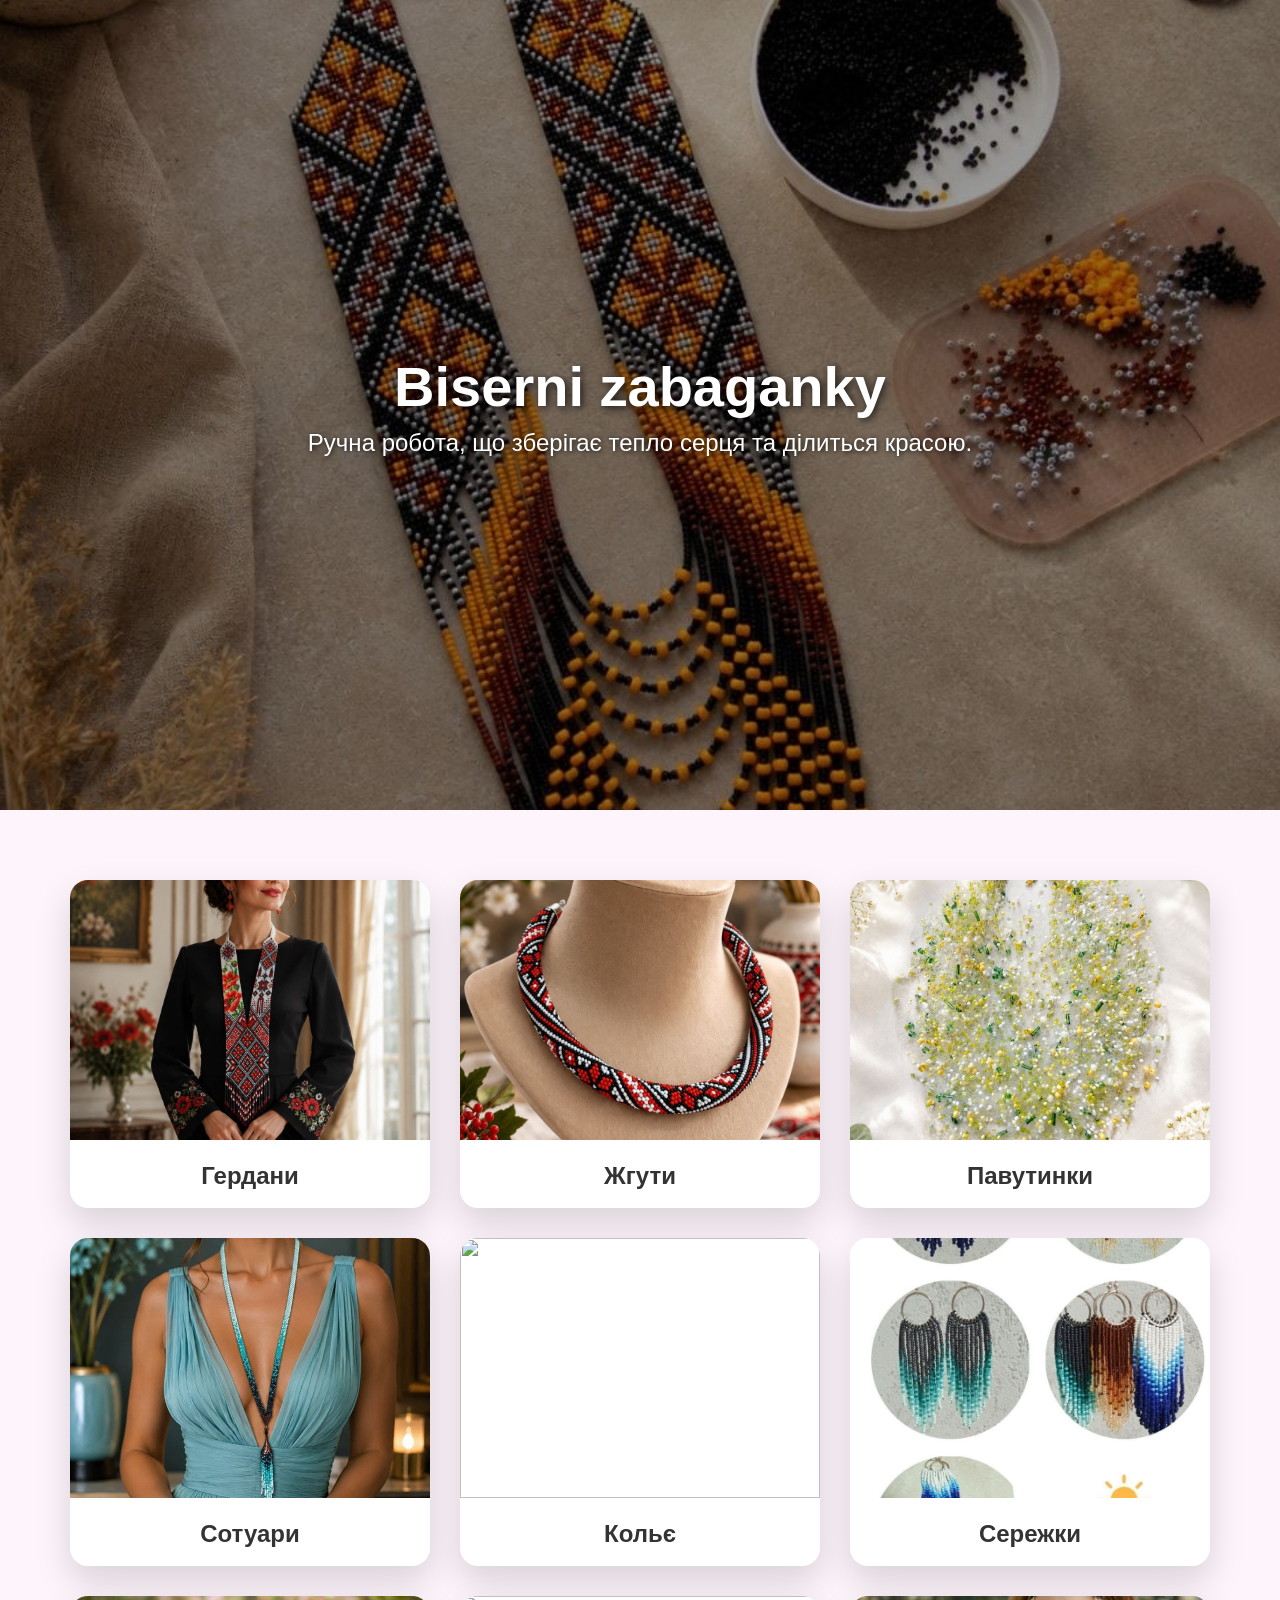
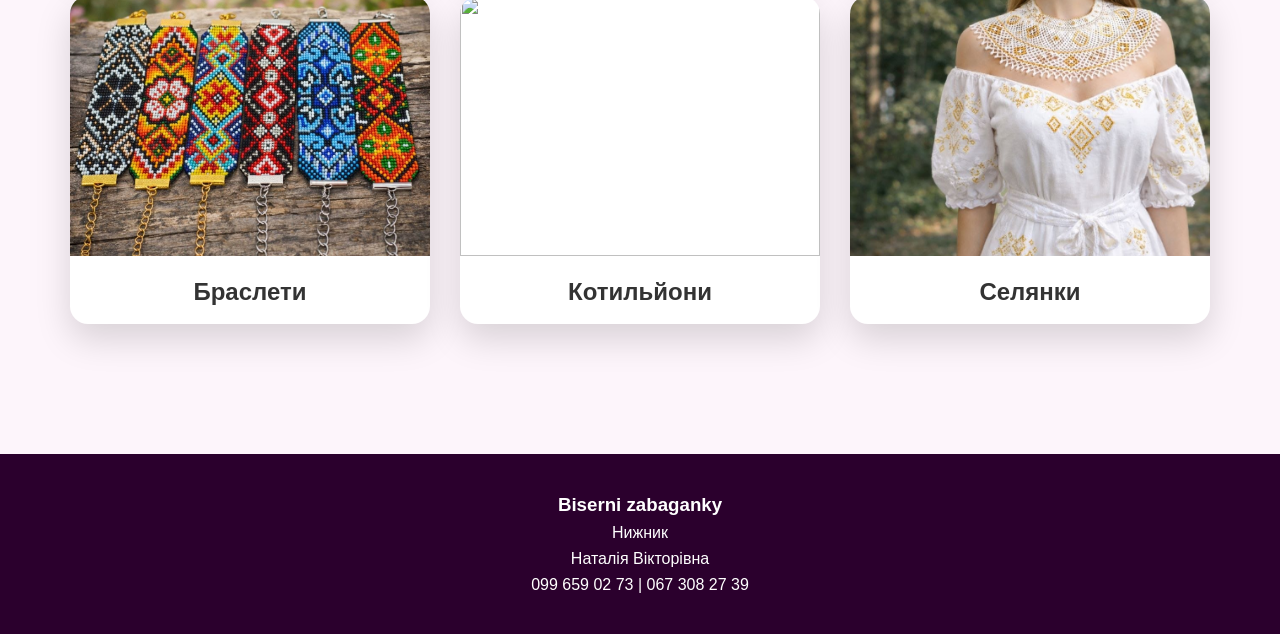
==== index.html @ 14217507 "Update hero section description in index.html" ====
<!DOCTYPE html>
<html lang="uk">
<head>
<meta charset="UTF-8">
<meta name="viewport" content="width=device-width, initial-scale=1.0">
<title>Nyzhnyk</title>

<link rel="stylesheet" href="style.css">
</head>

<body>

<!-- HERO -->
<div class="hero">
    <div class="heroText">
        <h1>Biserni zabaganky</h1>
        <p>Ручна робота, що зберігає тепло серця та ділиться красою.</p>
    </div>
</div>

<!-- GRID -->
<div class="grid">

    <a class="card" href="gallery.html?cat=gerdany">
        <img src="gerdany/1.jpg">
        <h2>Гердани</h2>
    </a>

    <a class="card" href="gallery.html?cat=zhguty">
        <img src="zhguty/1.jpg">
        <h2>Жгути</h2>
    </a>

    <a class="card" href="gallery.html?cat=pavutynky">
        <img src="pavutynky/1.jpg">
        <h2>Павутинки</h2>
    </a>

    <a class="card" href="gallery.html?cat=sotuary">
        <img src="sotuary/1.jpg">
        <h2>Сотуари</h2>
    </a>

    <a class="card" href="gallery.html?cat=kolye">
        <img src="kolye/1.jpg">
        <h2>Кольє</h2>
    </a>

    <a class="card" href="gallery.html?cat=serezhky">
        <img src="serezhky/1.jpg">
        <h2>Сережки</h2>
    </a>

    <a class="card" href="gallery.html?cat=braslety">
        <img src="braslety/1.jpg">
        <h2>Браслети</h2>
    </a>

    <a class="card" href="gallery.html?cat=kotelyony">
        <img src="kotelyony/1.jpg">
        <h2>Котильйони</h2>
    </a>

    <a class="card" href="gallery.html?cat=selyanky">
        <img src="selyanky/1.jpg">
        <h2>Селянки</h2>
    </a>

</div>

<footer>
    <h3>Biserni zabaganky</h3>
    <p>Нижник</p>
    <p>Наталія Вікторівна</p>
    <p>
        <a href="tel:+380996590273">099 659 02 73</a> | 
        <a href="tel:+380673082739">067 308 27 39</a>
    </p>
</footer>

</body>
</html>
---- style.css ----
*{
    margin:0;
    padding:0;
    box-sizing:border-box;
    font-family:Arial,sans-serif;
}

body{
    background:#fdf5fb;
    color:#333;
}

a{
    text-decoration:none;
    color:inherit;
}

/* HERO */

/* Налаштування великого банера */
.hero {
    /* Накладаємо напівпрозоре затемнення, щоб текст краще чиcontentтався, і додаємо фото */
    background-image: linear-gradient(rgba(0, 0, 0, 0.4), rgba(0, 0, 0, 0.4)), url('banner.jpg');
    
    /* Робимо так, щоб фото розтягувалося на весь банер без деформацій */
    background-size: cover;
    background-position: center;
    background-repeat: no-repeat;
    
    /* Задаємо висоту банера (наприклад, 50% від висоти екрану користувача) */
    min-height: 90vh; 
    
    /* Центруємо текст по вертикалі та горизонталі за допомогою Flexbox */
    display: flex;
    justify-content: center;
    align-items: center;
    
    /* Внутрішні відступи для мобільних екранів */
    padding: 20px;
    box-sizing: border-box;
}

/* Налаштування тексту поверх фото */
.heroText {
    text-align: center;
    color: #ffffff; /* Робимо весь текст білим */
}

.heroText h1 {
    font-size: 3.5rem; /* Збільшуємо розмір головного напису */
    margin: 0 0 10px 0;
    font-weight: bold;
    /* Додаємо м'яку тінь буквам, щоб вони не зливалися з деталями прикрас на фото */
    text-shadow: 2px 2px 8px rgba(0, 0, 0, 0.8); 
}

.heroText p {
    font-size: 1.5rem; /* Робимо підзаголовок трохи більшим */
    margin: 0;
    text-shadow: 1px 1px 5px rgba(0, 0, 0, 0.8);
}

/* GRID */

.grid{
    display:grid !important;
    grid-template-columns:repeat(3, 1fr) !important;
    gap:30px;
    max-width:1200px;
    margin:auto;
    padding:70px 30px;
}

.card{

    background:white;
    border-radius:18px;
    overflow:hidden;

    box-shadow:0 15px 35px rgba(0,0,0,.15);

    transition:.35s;
}

.card:hover{

    transform:translateY(-10px) scale(1.02);

}

.card img{

    width:100%;
    height:260px;
    object-fit:cover;
}

.card h2{

    text-align:center;
    padding:18px;
    font-size:24px;
}

/* footer */

footer{

    margin-top:60px;
    background:#2b002d;
    color:white;

    text-align:center;

    padding:40px;
}

footer p{

    margin-top:8px;
}

/* Gallery */

.topBar{

    background:#fff;
    padding:25px;

    display:flex;
    justify-content:space-between;
    align-items:center;

    box-shadow:0 4px 15px rgba(0,0,0,.08);
}

.back{

    background:#d56af5;
    color:white;
    padding:12px 22px;
    border-radius:8px;
}

.gallery{

    max-width:1500px;

    margin:auto;

    padding:35px;

    display:grid;

    grid-template-columns:repeat(auto-fit,minmax(250px,1fr));

    gap:20px;
}

.gallery img{

    width:100%;
    aspect-ratio:1/1;

    object-fit:cover;

    border-radius:15px;

    cursor:pointer;

    transition:.3s;
}

.gallery img:hover{

    transform:scale(1.03);
}

/* Lightbox */

.lightbox{

    position:fixed;

    inset:0;

    background:rgba(0,0,0,.95);

    display:none;

    justify-content:center;

    align-items:center;

    z-index:999;
}

.lightbox img{

    max-width:85%;
    max-height:88%;

    border-radius:15px;

    animation:zoom .3s;
}

@keyframes zoom{

from{

transform:scale(.8);

opacity:0;

}

to{

transform:scale(1);

opacity:1;

}

}

.close{

    position:absolute;

    top:20px;

    right:30px;

    color:white;

    font-size:45px;

    cursor:pointer;
}

.arrow{

    position:absolute;

    top:50%;

    transform:translateY(-50%);

    color:white;

    font-size:65px;

    cursor:pointer;

    user-select:none;
}

.left{

left:25px;

}

.right{

right:25px;
}

@media(max-width:700px){

.heroText h1{

font-size:48px;

}

.heroText p{

font-size:18px;

}

.arrow{

font-size:45px;

}

.gallery{

padding:15px;

}

}
@media(max-width:900px){
    .grid{
        grid-template-columns:repeat(2, 1fr);
    }
}

@media(max-width:600px){
    .grid{
        grid-template-columns:repeat(1, 1fr);
    }
}
.item{
    position:relative;
}

.priceTag{
    position:absolute;
    bottom:10px;
    right:10px;

    background:rgba(0,0,0,0.7);
    color:white;

    padding:6px 10px;
    border-radius:8px;

    font-size:14px;
}
/* 1. Створюємо саму анімацію (магію появи) */
@keyframes fadeInUp {
    from {
        opacity: 0; /* Текст повністю прозорий */
        transform: translateY(30px); /* Зміщений на 30 пікселів вниз */
    }
    to {
        opacity: 1; /* Текст стає видимим */
        transform: translateY(0); /* Повертається на своє звичне місце */
    }
}

/* Анімація для головного заголовка */
.heroText h1 {
    animation: fadeInUp 1s ease-out forwards;
}

/* Анімація для підзаголовка */
.heroText p {
    opacity: 0; /* Спочатку ховаємо, щоб не муляв око */
    /* Запускаємо ту саму анімацію, але з затримкою в 0.5 секунди */
    animation: fadeInUp 1s ease-out 0.5s forwards;
}
/* ЦЕ ПРАВИЛО СПРАЦЮЄ ТІЛЬКИ НА СМАРТФОНАХ */
@media screen and (max-width: 767px) {
    
    /* Перелаштовуємо сітку, щоб було рівно 2 блоки в ряд */
    .grid {
        display: grid;
        grid-template-columns: repeat(2, 1fr); /* 2 колонки однакової ширини */
        gap: 15px; /* Відступ між блоками (можна налаштувати більше/менше) */
        padding: 15px; /* Внутрішні відступи від країв екрану телефону */
    }

    /* Виправляємо розмір і пропорції карток */
    .card {
        display: flex;
        flex-direction: column;
        width: 100% !important; /* Насильно робимо на всю ширину своєї колонки */
        box-sizing: border-box;
    }

    /* Налаштовуємо фото, щоб воно більше не витягувалося вгору */
    .card img {
        width: 100%;
        height: auto; /* Фото зберігатиме свої правильні пропорції */
        aspect-ratio: 1 / 1; /* Робить фото квадратним, як на ПК. Якщо на ПК вони прямокутні, можна прибрати цей рядок */
        object-fit: cover; /* Щоб фото красиво заповнювало простір без деформацій */
    }

    /* Виправляємо текст, щоб він не обрізався */
    .card h2 {
        font-size: 1.1rem; /* Трохи зменшуємо розмір шрифту під мобільні екрани */
        word-wrap: break-word; /* Дозволяє переноInterсити довгі слова, якщо вони не поміщаються */
        text-align: center;
        padding: 5px;
        margin: 5px 0 0 0;
    }
}
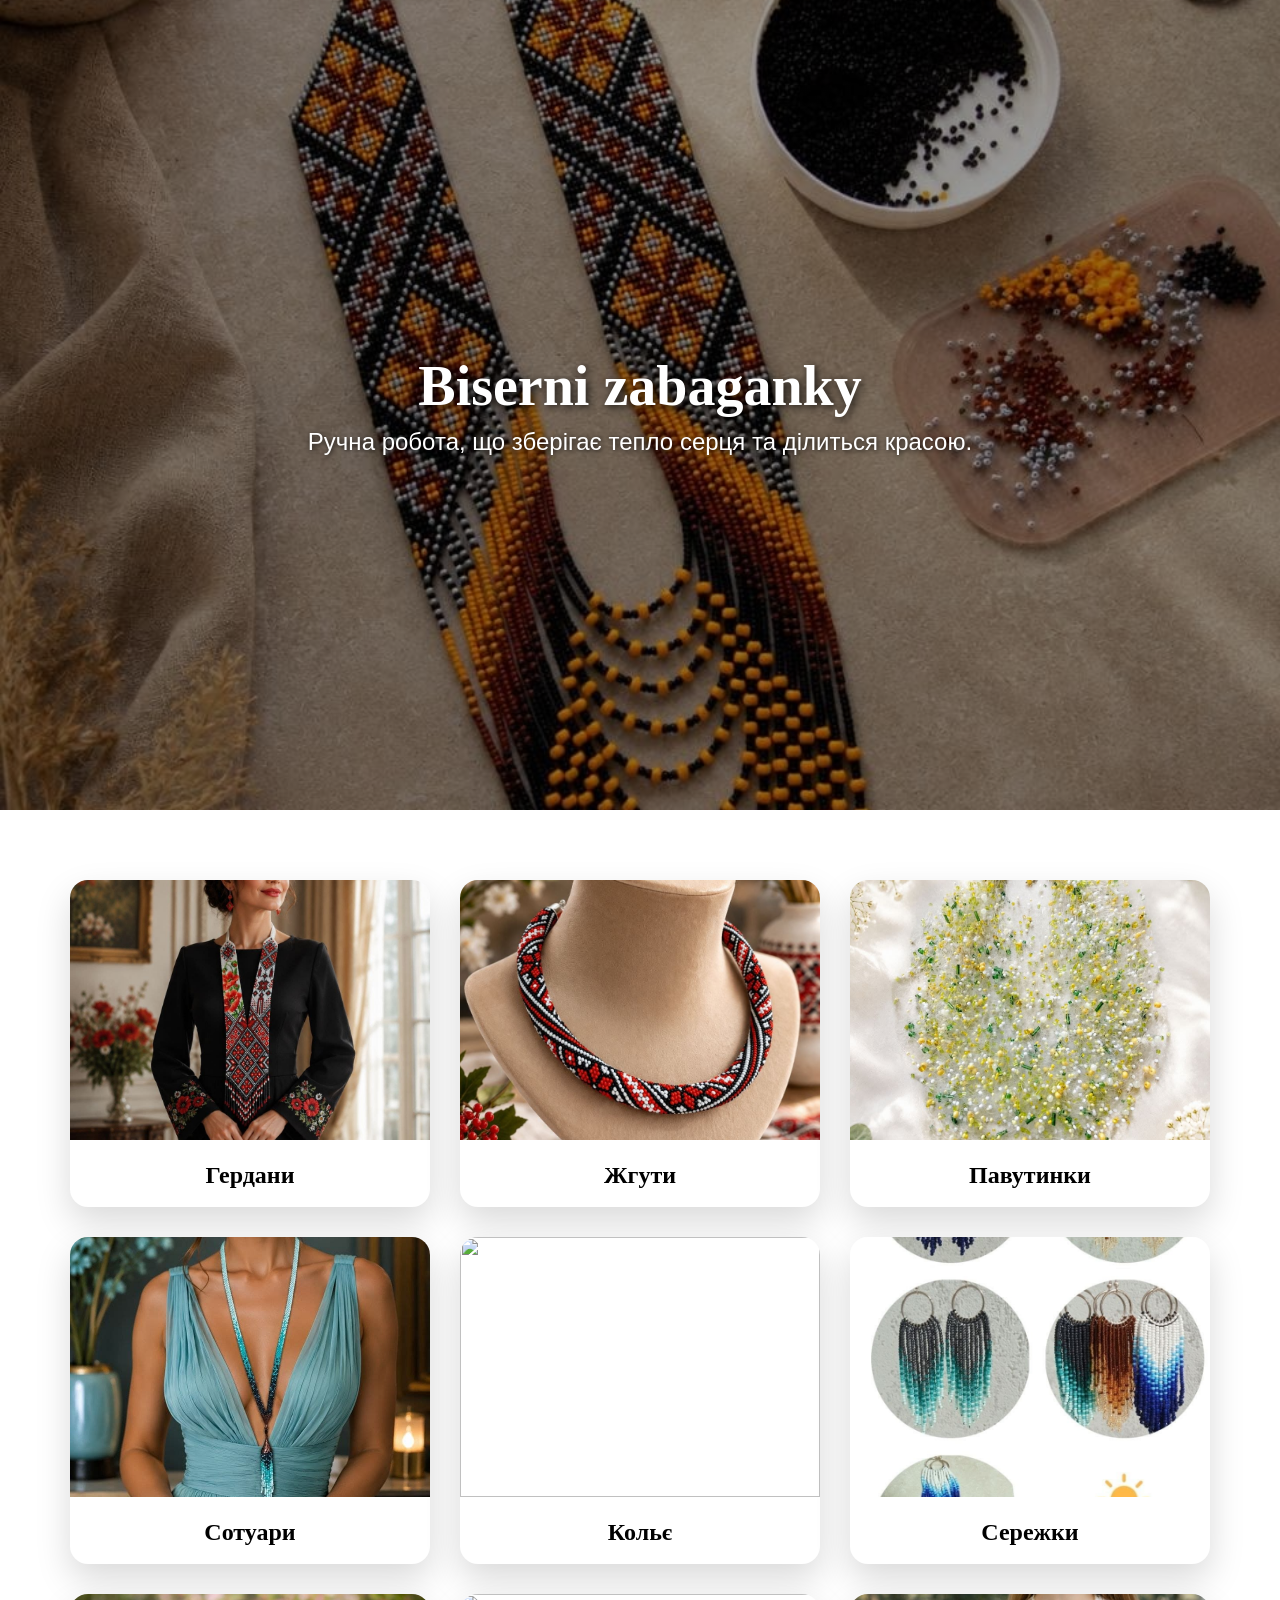
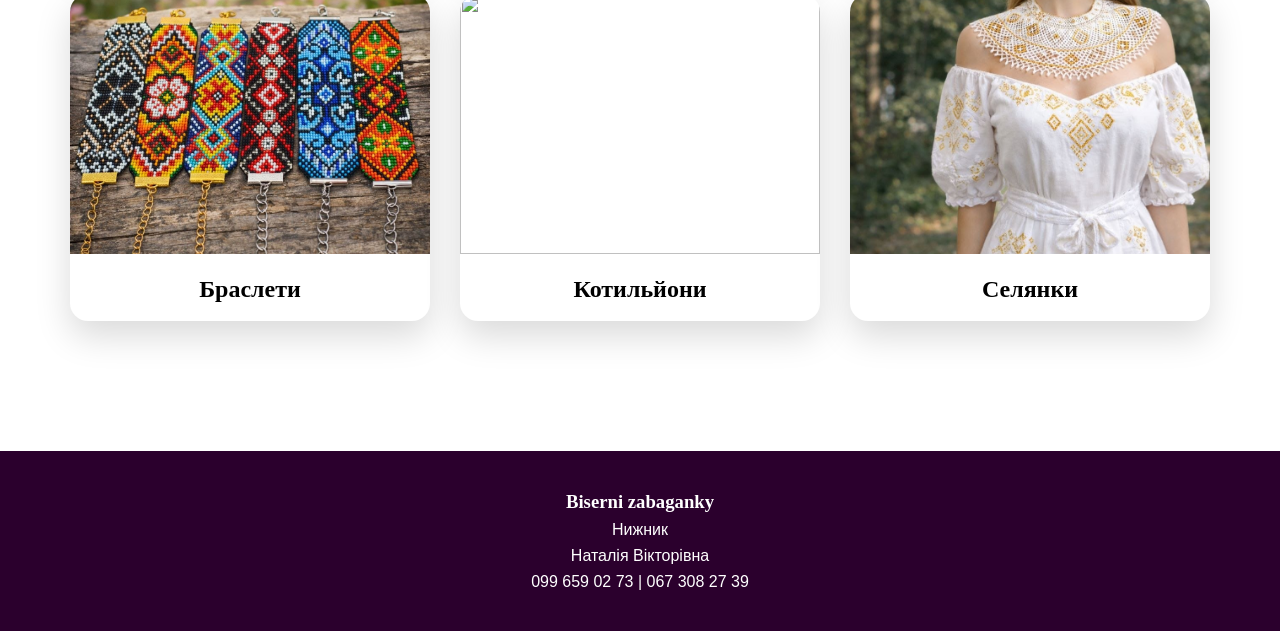
==== commit db198c02: "Change page title to 'Biserni zabaganky'" ====
--- a/index.html
+++ b/index.html
@@ -3,8 +3,14 @@
 <head>
 <meta charset="UTF-8">
 <meta name="viewport" content="width=device-width, initial-scale=1.0">
-<title>Nyzhnyk</title>
+<title>Biserni zabaganky</title>
 
+    <!-- Підключення шрифтів Google Fonts -->
+<link rel="preconnect" href="https://fonts.googleapis.com">
+<link rel="preconnect" href="https://fonts.gstatic.com" crossorigin>
+<link href="https://fonts.googleapis.com/css2?family=Montserrat:ital,wght@0,100..900;1,100..900&family=Playfair+Display:ital,wght@0,400..900;1,400..900&display=swap" rel="stylesheet">
+
+<!-- Ваші стилі (цей рядок у вас вже є, залишіть його нижче) -->
 <link rel="stylesheet" href="style.css">
 </head>
 
--- a/style.css
+++ b/style.css
@@ -5,9 +5,15 @@
     font-family:Arial,sans-serif;
 }
 
-body{
-    background:#fdf5fb;
-    color:#333;
+body {
+    /* Основний шрифт для всього сайту (карток, футера тощо) */
+    font-family: 'Montserrat', sans-serif;
+}
+
+/* Окремий красивий шрифт для головних заголовків */
+h1, h2, h3 {
+    font-family: 'Playfair Display', serif;
+    font-weight: 700; /* Робимо заголовки жирненькими */
 }
 
 a{
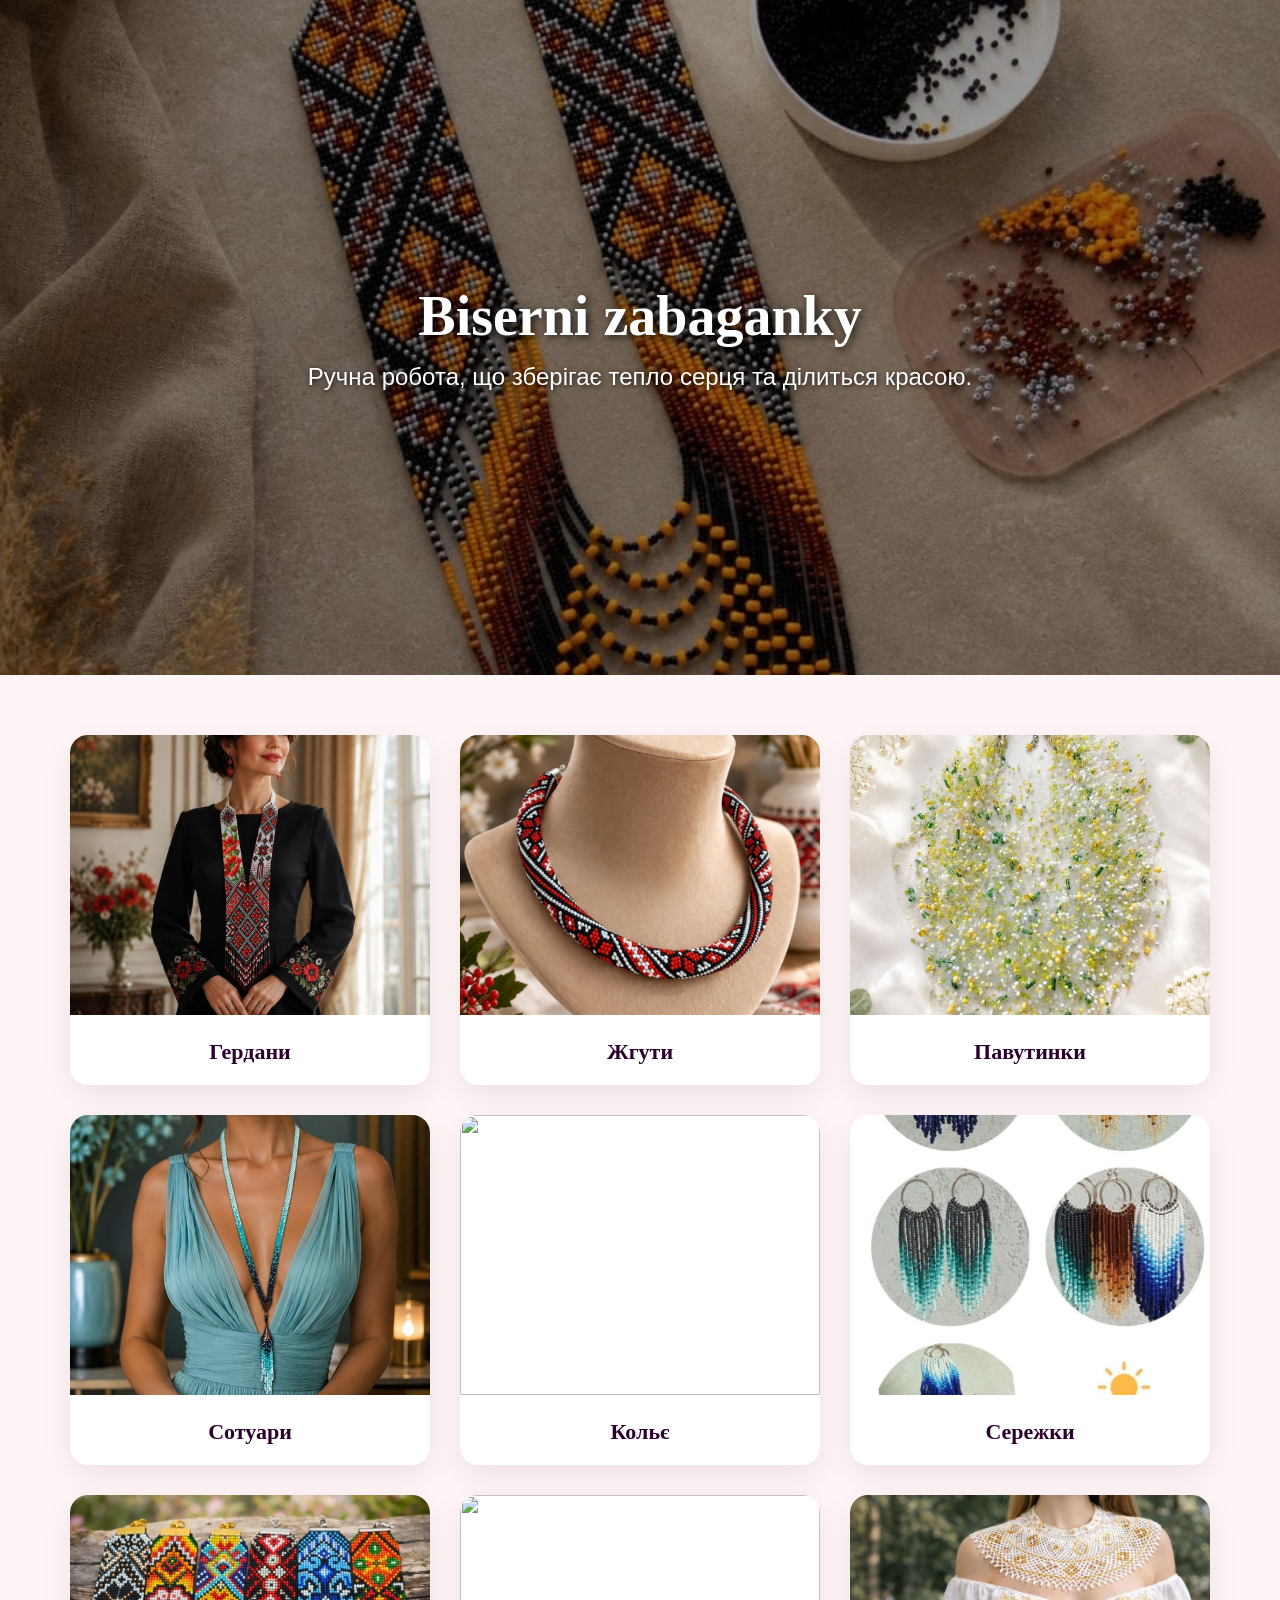
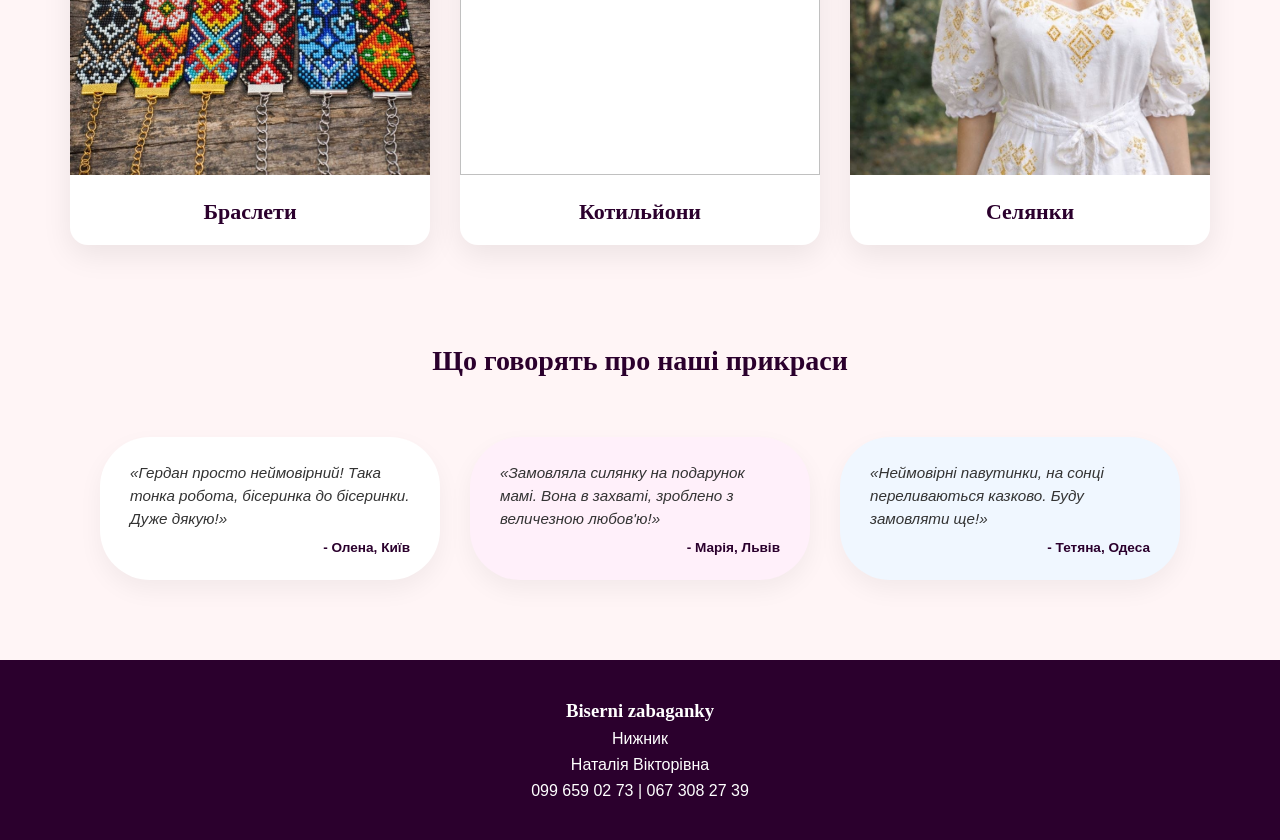
==== commit ec6b412c: "Add reviews section to index.html Added a reviews section with customer testimonials." ====
--- a/index.html
+++ b/index.html
@@ -73,7 +73,26 @@
     </a>
 
 </div>
-
+<div class="reviews-section">
+    <h2 class="reviews-title">Що говорять про наші прикраси</h2>
+    
+    <div class="reviews-container">
+        <div class="review-bubble bubble-1">
+            <p class="review-text">«Гердан просто неймовірний! Така тонка робота, бісеринка до бісеринки. Дуже дякую!»</p>
+            <span class="review-author">- Олена, Київ</span>
+        </div>
+        
+        <div class="review-bubble bubble-2">
+            <p class="review-text">«Замовляла силянку на подарунок мамі. Вона в захваті, зроблено з величезною любов'ю!»</p>
+            <span class="review-author">- Марія, Львів</span>
+        </div>
+        
+        <div class="review-bubble bubble-3">
+            <p class="review-text">«Неймовірні павутинки, на сонці переливаються казково. Буду замовляти ще!»</p>
+            <span class="review-author">- Тетяна, Одеса</span>
+        </div>
+    </div>
+</div>
 <footer>
     <h3>Biserni zabaganky</h3>
     <p>Нижник</p>
--- a/style.css
+++ b/style.css
@@ -1,390 +1,375 @@
-*{
-    margin:0;
-    padding:0;
-    box-sizing:border-box;
-    font-family:Arial,sans-serif;
+* {
+    margin: 0;
+    padding: 0;
+    box-sizing: border-box;
 }
 
 body {
-    /* Основний шрифт для всього сайту (карток, футера тощо) */
-    font-family: 'Montserrat', sans-serif;
+    /* Основний шрифт для всього сайту */
+    font-family: 'Montserrat', sans-serif !important;
+    background-color: #fff5f6; /* Ніжний пудровий фон */
 }
 
 /* Окремий красивий шрифт для головних заголовків */
 h1, h2, h3 {
-    font-family: 'Playfair Display', serif;
-    font-weight: 700; /* Робимо заголовки жирненькими */
-}
-
-a{
-    text-decoration:none;
-    color:inherit;
-}
-
-/* HERO */
-
-/* Налаштування великого банера */
+    font-family: 'Playfair Display', serif !important;
+    font-weight: 700;
+}
+
+a {
+    text-decoration: none;
+    color: inherit;
+}
+
+/* HERO - ВЕЛИКИЙ БАНЕР */
 .hero {
-    /* Накладаємо напівпрозоре затемнення, щоб текст краще чиcontentтався, і додаємо фото */
     background-image: linear-gradient(rgba(0, 0, 0, 0.4), rgba(0, 0, 0, 0.4)), url('banner.jpg');
-    
-    /* Робимо так, щоб фото розтягувалося на весь банер без деформацій */
     background-size: cover;
     background-position: center;
     background-repeat: no-repeat;
     
-    /* Задаємо висоту банера (наприклад, 50% від висоти екрану користувача) */
-    min-height: 90vh; 
+    min-height: 75vh;
     
-    /* Центруємо текст по вертикалі та горизонталі за допомогою Flexbox */
     display: flex;
     justify-content: center;
     align-items: center;
-    
-    /* Внутрішні відступи для мобільних екранів */
     padding: 20px;
-    box-sizing: border-box;
-}
-
-/* Налаштування тексту поверх фото */
+}
+
 .heroText {
     text-align: center;
-    color: #ffffff; /* Робимо весь текст білим */
+    color: #ffffff;
+}
+
+/* АНІМАЦІЇ ДЛЯ ТЕКСТУ В БАНЕРІ */
+@keyframes fadeInUp {
+    from {
+        opacity: 0;
+        transform: translateY(30px);
+    }
+    to {
+        opacity: 1;
+        transform: translateY(0);
+    }
 }
 
 .heroText h1 {
-    font-size: 3.5rem; /* Збільшуємо розмір головного напису */
-    margin: 0 0 10px 0;
-    font-weight: bold;
-    /* Додаємо м'яку тінь буквам, щоб вони не зливалися з деталями прикрас на фото */
+    font-size: 3.5rem;
+    margin: 0 0 15px 0;
     text-shadow: 2px 2px 8px rgba(0, 0, 0, 0.8); 
+    animation: fadeInUp 1s ease-out forwards;
 }
 
 .heroText p {
-    font-size: 1.5rem; /* Робимо підзаголовок трохи більшим */
+    font-size: 1.5rem;
     margin: 0;
     text-shadow: 1px 1px 5px rgba(0, 0, 0, 0.8);
-}
-
-/* GRID */
-
-.grid{
-    display:grid !important;
-    grid-template-columns:repeat(3, 1fr) !important;
-    gap:30px;
-    max-width:1200px;
-    margin:auto;
-    padding:70px 30px;
-}
-
-.card{
-
-    background:white;
-    border-radius:18px;
-    overflow:hidden;
-
-    box-shadow:0 15px 35px rgba(0,0,0,.15);
-
-    transition:.35s;
-}
-
-.card:hover{
-
-    transform:translateY(-10px) scale(1.02);
-
-}
-
-.card img{
-
-    width:100%;
-    height:260px;
-    object-fit:cover;
-}
-
-.card h2{
-
-    text-align:center;
-    padding:18px;
-    font-size:24px;
-}
-
-/* footer */
-
-footer{
-
-    margin-top:60px;
-    background:#2b002d;
-    color:white;
-
-    text-align:center;
-
-    padding:40px;
-}
-
-footer p{
-
-    margin-top:8px;
-}
-
-/* Gallery */
-
-.topBar{
-
-    background:#fff;
-    padding:25px;
-
-    display:flex;
-    justify-content:space-between;
-    align-items:center;
-
-    box-shadow:0 4px 15px rgba(0,0,0,.08);
-}
-
-.back{
-
-    background:#d56af5;
-    color:white;
-    padding:12px 22px;
-    border-radius:8px;
-}
-
-.gallery{
-
-    max-width:1500px;
-
-    margin:auto;
-
-    padding:35px;
-
-    display:grid;
-
-    grid-template-columns:repeat(auto-fit,minmax(250px,1fr));
-
-    gap:20px;
-}
-
-.gallery img{
-
-    width:100%;
-    aspect-ratio:1/1;
-
-    object-fit:cover;
-
-    border-radius:15px;
-
-    cursor:pointer;
-
-    transition:.3s;
-}
-
-.gallery img:hover{
-
-    transform:scale(1.03);
-}
-
-/* Lightbox */
-
-.lightbox{
-
-    position:fixed;
-
-    inset:0;
-
-    background:rgba(0,0,0,.95);
-
-    display:none;
-
-    justify-content:center;
-
-    align-items:center;
-
-    z-index:999;
-}
-
-.lightbox img{
-
-    max-width:85%;
-    max-height:88%;
-
-    border-radius:15px;
-
-    animation:zoom .3s;
-}
-
-@keyframes zoom{
-
-from{
-
-transform:scale(.8);
-
-opacity:0;
-
-}
-
-to{
-
-transform:scale(1);
-
-opacity:1;
-
-}
-
-}
-
-.close{
-
-    position:absolute;
-
-    top:20px;
-
-    right:30px;
-
-    color:white;
-
-    font-size:45px;
-
-    cursor:pointer;
-}
-
-.arrow{
-
-    position:absolute;
-
-    top:50%;
-
-    transform:translateY(-50%);
-
-    color:white;
-
-    font-size:65px;
-
-    cursor:pointer;
-
-    user-select:none;
-}
-
-.left{
-
-left:25px;
-
-}
-
-.right{
-
-right:25px;
-}
-
-@media(max-width:700px){
-
-.heroText h1{
-
-font-size:48px;
-
-}
-
-.heroText p{
-
-font-size:18px;
-
-}
-
-.arrow{
-
-font-size:45px;
-
-}
-
-.gallery{
-
-padding:15px;
-
-}
-
-}
-@media(max-width:900px){
-    .grid{
-        grid-template-columns:repeat(2, 1fr);
-    }
-}
-
-@media(max-width:600px){
-    .grid{
-        grid-template-columns:repeat(1, 1fr);
-    }
-}
-.item{
-    position:relative;
-}
-
-.priceTag{
-    position:absolute;
-    bottom:10px;
-    right:10px;
-
-    background:rgba(0,0,0,0.7);
-    color:white;
-
-    padding:6px 10px;
-    border-radius:8px;
-
-    font-size:14px;
-}
-/* 1. Створюємо саму анімацію (магію появи) */
-@keyframes fadeInUp {
-    from {
-        opacity: 0; /* Текст повністю прозорий */
-        transform: translateY(30px); /* Зміщений на 30 пікселів вниз */
-    }
-    to {
-        opacity: 1; /* Текст стає видимим */
-        transform: translateY(0); /* Повертається на своє звичне місце */
-    }
-}
-
-/* Анімація для головного заголовка */
-.heroText h1 {
-    animation: fadeInUp 1s ease-out forwards;
-}
-
-/* Анімація для підзаголовка */
-.heroText p {
-    opacity: 0; /* Спочатку ховаємо, щоб не муляв око */
-    /* Запускаємо ту саму анімацію, але з затримкою в 0.5 секунди */
+    opacity: 0;
     animation: fadeInUp 1s ease-out 0.5s forwards;
 }
-/* ЦЕ ПРАВИЛО СПРАЦЮЄ ТІЛЬКИ НА СМАРТФОНАХ */
+
+/* GRID - СІТКА КАРТОК ДЛЯ ПК */
+.grid {
+    display: grid;
+    grid-template-columns: repeat(3, 1fr);
+    gap: 30px;
+    max-width: 1200px;
+    margin: auto;
+    padding: 60px 30px;
+}
+
+.card {
+    background: white;
+    border-radius: 18px;
+    overflow: hidden;
+    box-shadow: 0 10px 30px rgba(0,0,0,0.08);
+    transition: .35s ease;
+}
+
+.card:hover {
+    transform: translateY(-8px);
+    box-shadow: 0 15px 35px rgba(0,0,0,0.15);
+}
+
+.card img {
+    width: 100%;
+    height: 280px;
+    object-fit: cover;
+}
+
+.card h2 {
+    text-align: center;
+    padding: 20px;
+    font-size: 22px;
+    color: #2b002d;
+}
+
+/* ФУТЕР І ПОСИЛАННЯ В НЬОМУ */
+footer {
+    margin-top: 60px;
+    background: #2b002d;
+    color: white;
+    text-align: center;
+    padding: 40px;
+}
+
+footer p {
+    margin-top: 8px;
+}
+
+footer p a {
+    color: inherit;
+    text-decoration: none;
+    transition: 0.2s;
+}
+
+footer p a:hover {
+    text-decoration: underline;
+    opacity: 0.9;
+}
+
+/* ГАЛЕРЕЯ ДЛЯ ОКРЕМЫХ КАТЕГОРІЙ */
+.topBar {
+    background: #fff;
+    padding: 25px;
+    display: flex;
+    justify-content: space-between;
+    align-items: center;
+    box-shadow: 0 4px 15px rgba(0,0,0,.08);
+}
+
+.back {
+    background: #d56af5;
+    color: white;
+    padding: 12px 22px;
+    border-radius: 8px;
+}
+
+.gallery {
+    max-width: 1500px;
+    margin: auto;
+    padding: 35px;
+    display: grid;
+    grid-template-columns: repeat(auto-fit, minmax(250px, 1fr));
+    gap: 20px;
+}
+
+.gallery img {
+    width: 100%;
+    aspect-ratio: 1/1;
+    object-fit: cover;
+    border-radius: 15px;
+    cursor: pointer;
+    transition: .3s;
+}
+
+.gallery img:hover {
+    transform: scale(1.03);
+}
+
+/* LIGHTBOX */
+.lightbox {
+    position: fixed;
+    inset: 0;
+    background: rgba(0,0,0,.95);
+    display: none;
+    justify-content: center;
+    align-items: center;
+    z-index: 999;
+}
+
+.lightbox img {
+    max-width: 85%;
+    max-height: 88%;
+    border-radius: 15px;
+    animation: zoom .3s;
+}
+
+@keyframes zoom {
+    from { transform: scale(.8); opacity: 0; }
+    to { transform: scale(1); opacity: 1; }
+}
+
+.close {
+    position: absolute;
+    top: 20px;
+    right: 30px;
+    color: white;
+    font-size: 45px;
+    cursor: pointer;
+}
+
+.arrow {
+    position: absolute;
+    top: 50%;
+    transform: translateY(-50%);
+    color: white;
+    font-size: 65px;
+    cursor: pointer;
+    user-select: none;
+}
+
+.left { left: 25px; }
+.right { right: 25px; }
+
+.item { position: relative; }
+
+.priceTag {
+    position: absolute;
+    bottom: 10px;
+    right: 10px;
+    background: rgba(0,0,0,0.7);
+    color: white;
+    padding: 6px 10px;
+    border-radius: 8px;
+    font-size: 14px;
+}
+
+/* 📱 АДАПТИВНІСТЬ ДЛЯ СМАРТФОНІВ (ЗАЛИШАЄМО 3 В РЯД, АЛЕ ВИПРАВЛЯЄМО ПРОПОРЦІЇ) */
 @media screen and (max-width: 767px) {
-    
-    /* Перелаштовуємо сітку, щоб було рівно 2 блоки в ряд */
+    .hero {
+        min-height: 60vh;
+    }
+
+    .heroText h1 {
+        font-size: 2.3rem; /* Шрифт заголовка під мобільні */
+    }
+
+    .heroText p {
+        font-size: 1.1rem;
+    }
+
+    /* Залишаємо строго 3 блоки в ряд */
     .grid {
-        display: grid;
-        grid-template-columns: repeat(2, 1fr); /* 2 колонки однакової ширини */
-        gap: 15px; /* Відступ між блоками (можна налаштувати більше/менше) */
-        padding: 15px; /* Внутрішні відступи від країв екрану телефону */
-    }
-
-    /* Виправляємо розмір і пропорції карток */
+        grid-template-columns: repeat(3, 1fr) !important; 
+        gap: 8px; /* Зменшуємо відступи між плашками, щоб виграти місце */
+        padding: 20px 8px; /* Менші відступи по боках екрану */
+    }
+
     .card {
-        display: flex;
-        flex-direction: column;
-        width: 100% !important; /* Насильно робимо на всю ширину своєї колонки */
-        box-sizing: border-box;
-    }
-
-    /* Налаштовуємо фото, щоб воно більше не витягувалося вгору */
+        border-radius: 10px; /* Акуратні маленькі заокруглення */
+    }
+
     .card img {
-        width: 100%;
-        height: auto; /* Фото зберігатиме свої правильні пропорції */
-        aspect-ratio: 1 / 1; /* Робить фото квадратним, як на ПК. Якщо на ПК вони прямокутні, можна прибрати цей рядок */
-        object-fit: cover; /* Щоб фото красиво заповнювало простір без деформацій */
-    }
-
-    /* Виправляємо текст, щоб він не обрізався */
+        height: auto;
+        aspect-ratio: 1 / 1; /* Робимо картинки ідеальними квадратами, щоб вони не витягувалися */
+    }
+
     .card h2 {
-        font-size: 1.1rem; /* Трохи зменшуємо розмір шрифту під мобільні екрани */
-        word-wrap: break-word; /* Дозволяє переноInterсити довгі слова, якщо вони не поміщаються */
-        text-align: center;
-        padding: 5px;
-        margin: 5px 0 0 0;
-    }
-}
+        font-size: 0.85rem; /* Зменшуємо розмір літер, щоб навіть довгі слова на кшталт "Котильйони" не обрізалися */
+        padding: 8px 3px;
+    }
+
+    .arrow {
+        font-size: 45px;
+    }
+
+    .gallery {
+        padding: 15px;
+    }
+}
+/* СТИЛІ ДЛЯ СЕКЦІЇ ВІДГУКІВ */
+.reviews-section {
+    max-width: 1200px;
+    margin: 40px auto 20px auto;
+    padding: 0 30px;
+    text-align: center;
+}
+
+.reviews-title {
+    color: #2b002d;
+    font-size: 28px;
+    margin-bottom: 40px;
+}
+
+/* Контейнер, де плавають відгуки */
+.reviews-container {
+    display: flex;
+    flex-wrap: wrap;
+    justify-content: center;
+    gap: 30px;
+    padding: 20px 0;
+}
+
+/* ЗАГАЛЬНІ СТИЛІ ДЛЯ ХМАРИНОК (ОВАЛІВ) */
+.review-bubble {
+    max-width: 340px;
+    padding: 25px 30px;
+    border-radius: 50px; /* Створює овальну форму хмаринки */
+    box-shadow: 0 10px 25px rgba(0, 0, 0, 0.05);
+    text-align: left;
+    display: flex;
+    flex-direction: column;
+    justify-content: space-between;
+    transition: transform 0.3s ease, box-shadow 0.3s ease;
+    cursor: pointer;
+}
+
+.review-text {
+    font-size: 0.95rem;
+    line-height: 1.5;
+    color: #333333;
+    font-style: italic;
+    margin-bottom: 10px;
+}
+
+.review-author {
+    font-size: 0.85rem;
+    font-weight: bold;
+    color: #2b002d;
+    align-self: flex-end;
+}
+
+/* РІЗНІ КОЛЬОРИ ДЛЯ КОЖНОЇ ХМАРИНКИ (щоб виділялися на рожевому фоні) */
+.bubble-1 {
+    background-color: #ffffff; /* Чистий білий */
+}
+
+.bubble-2 {
+    background-color: #fff0fa; /* Ніжно-бузковий */
+}
+
+.bubble-3 {
+    background-color: #f0f7ff; /* М'ятно-блакитний */
+}
+
+/* ─── МАГІЯ ПЛАВАННЯ (АНІМАЦІЯ) ─── */
+
+/* Налаштовуємо траєкторію плавання для кожної хмаринки окремо, щоб вони рухалися несинхронно */
+@keyframes floatX {
+    0% { transform: translateY(0px) rotate(0deg); }
+    50% { transform: translateY(-10px) rotate(1deg); } /* Амплітуда всього 10 пікселів */
+    100% { transform: translateY(0px) rotate(0deg); }
+}
+
+@keyframes floatY {
+    0% { transform: translateY(0px) rotate(0deg); }
+    50% { transform: translateY(-12px) rotate(-1deg); }
+    100% { transform: translateY(0px) rotate(0deg); }
+}
+
+/* Запускаємо анімації з різною тривалістю для природного ефекту */
+.bubble-1 { animation: floatX 5s ease-in-out infinite; }
+.bubble-2 { animation: floatY 6s ease-in-out infinite; }
+.bubble-3 { animation: floatX 5.5s ease-in-out infinite; }
+
+/* ─── ЗУПИНКА РУХУ ПРИ НАВЕДЕННІ ТА ДОТИКУ ─── */
+.review-bubble:hover,
+.review-bubble:active {
+    animation-play-state: paused; /* Повністю зупиняє анімацію руху */
+    transform: scale(1.03) translateY(-5px); /* Трохи збільшує овал, роблячи акцент на читанні */
+    box-shadow: 0 15px 30px rgba(0, 0, 0, 0.1); /* Тінь стає глибшою */
+}
+
+/* АДАПТИВНІСТЬ ДЛЯ МОБІЛЬНИХ */
+@media screen and (max-width: 767px) {
+    .reviews-title {
+        font-size: 22px;
+        margin-bottom: 20px;
+    }
+    .review-bubble {
+        max-width: 90%; /* На смартфонах овали стають ширшими для зручності читання */
+        border-radius: 35px;
+        padding: 20px;
+    }
+}
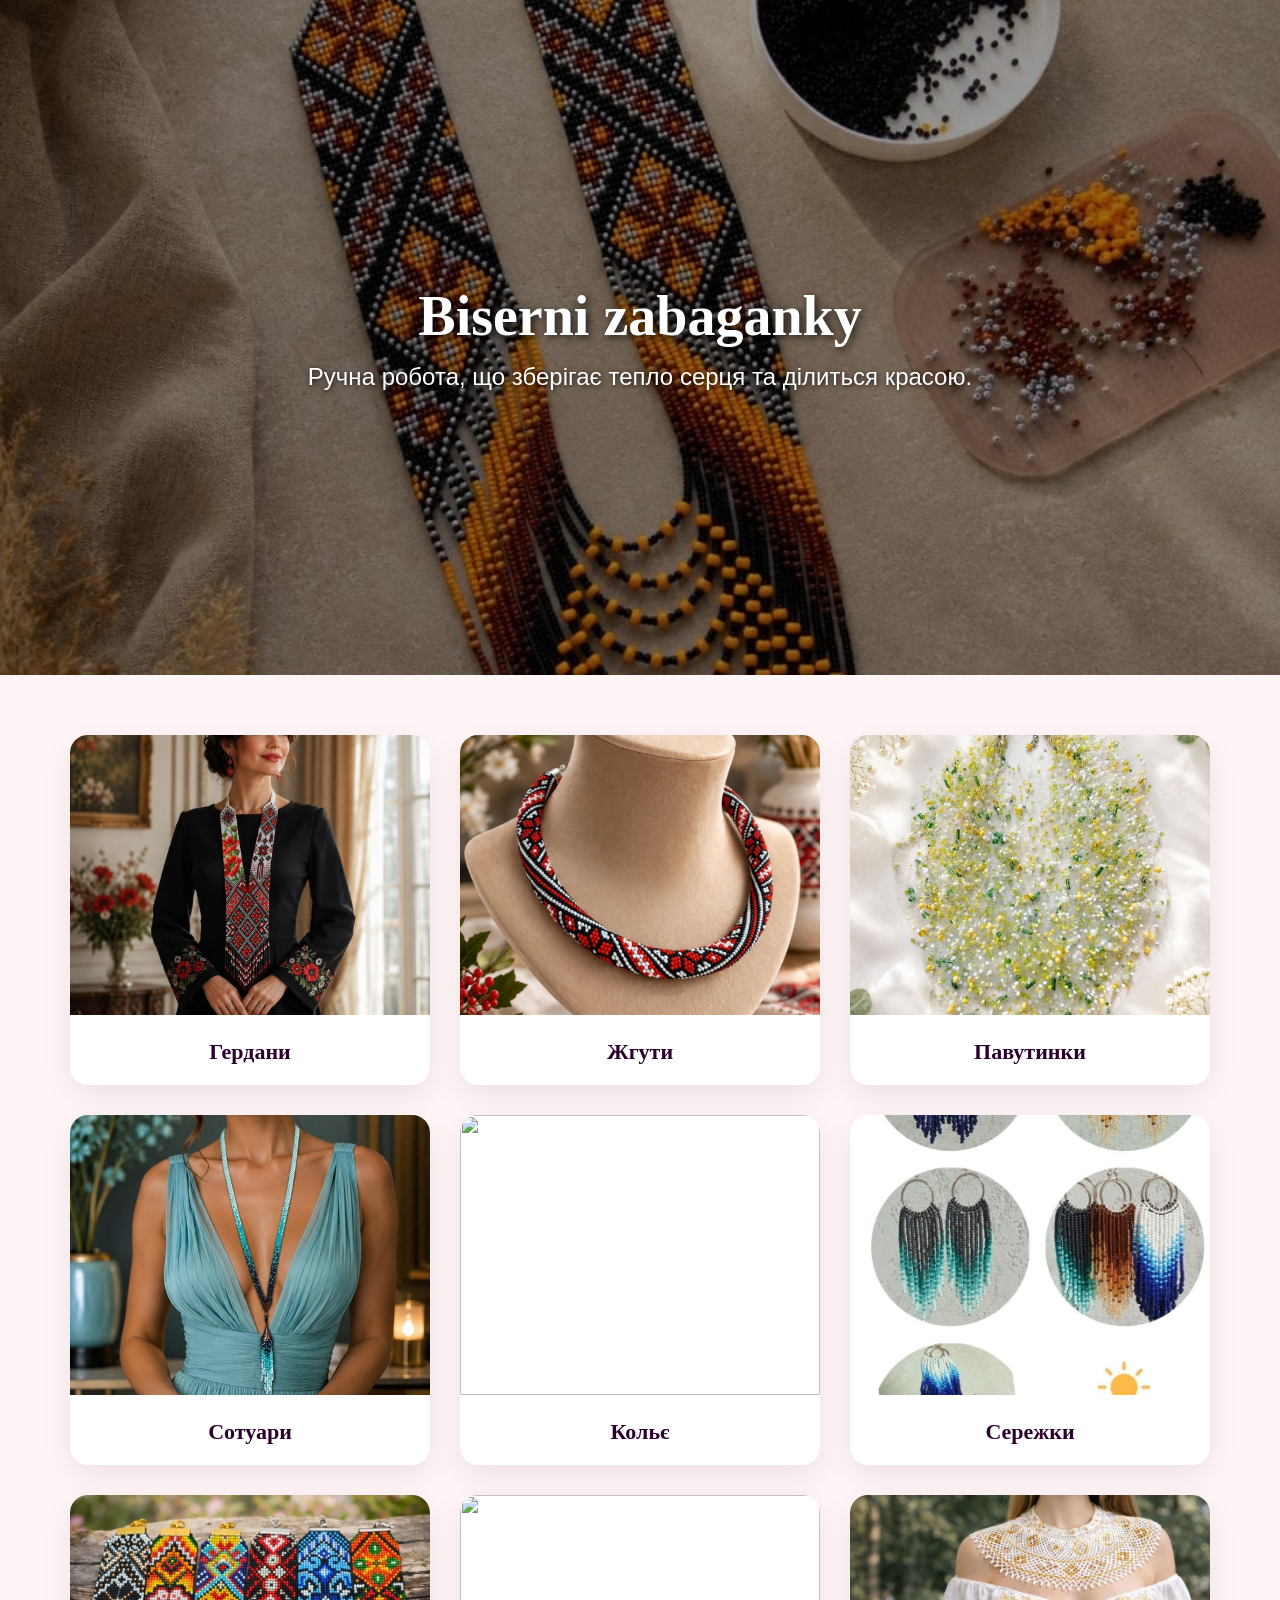
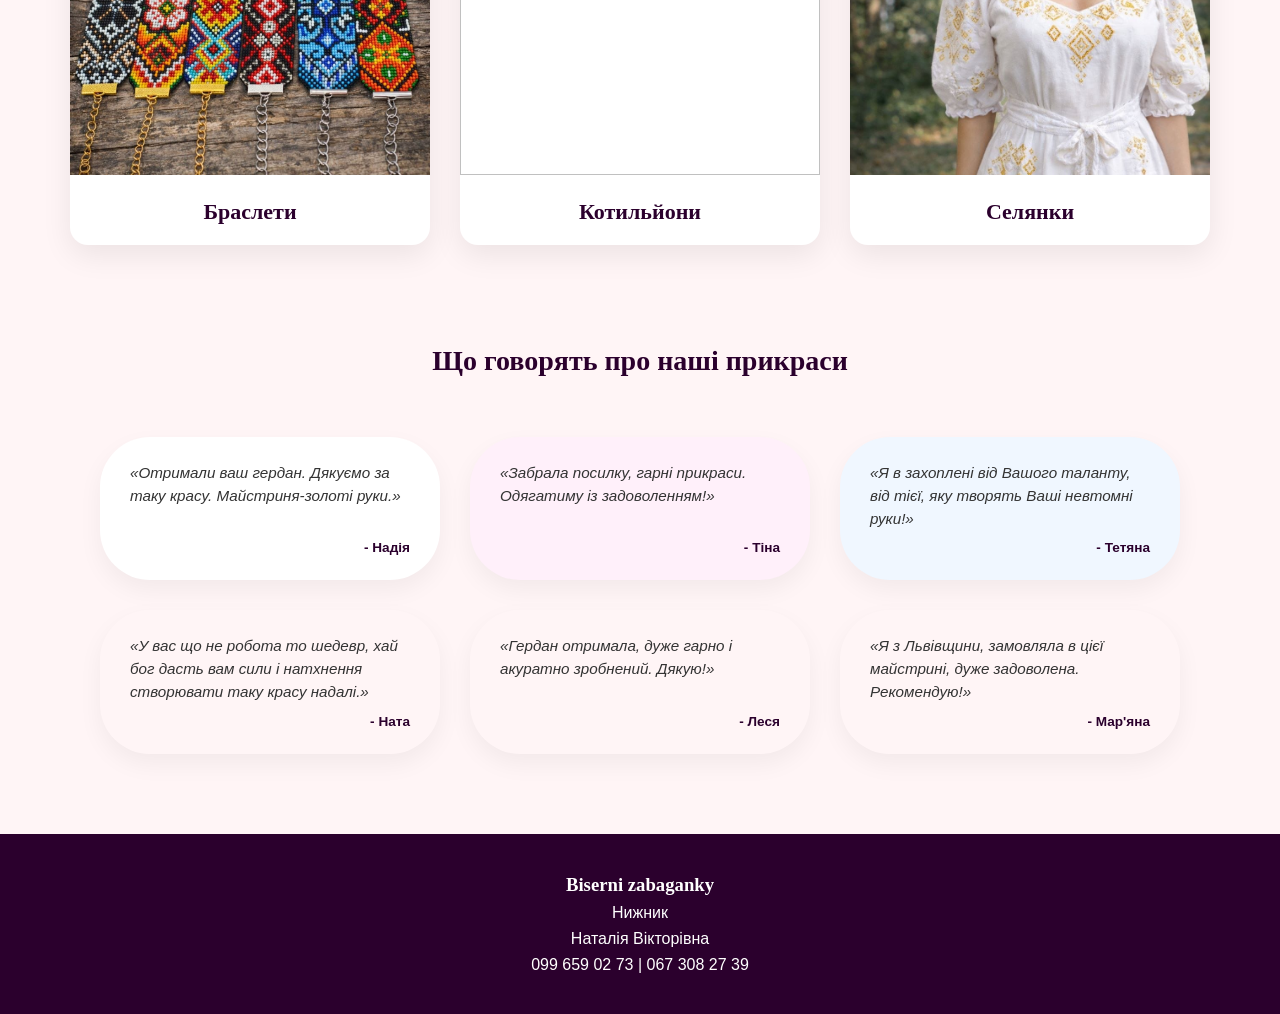
==== commit db46c93a: "Update reviews in index.html Added new reviews and updated existing ones in the reviews section." ====
--- a/index.html
+++ b/index.html
@@ -78,18 +78,33 @@
     
     <div class="reviews-container">
         <div class="review-bubble bubble-1">
-            <p class="review-text">«Гердан просто неймовірний! Така тонка робота, бісеринка до бісеринки. Дуже дякую!»</p>
-            <span class="review-author">- Олена, Київ</span>
+            <p class="review-text">«Отримали ваш гердан. Дякуємо за таку красу. Майстриня-золоті руки.»</p>
+            <span class="review-author">- Надія</span>
         </div>
         
         <div class="review-bubble bubble-2">
-            <p class="review-text">«Замовляла силянку на подарунок мамі. Вона в захваті, зроблено з величезною любов'ю!»</p>
-            <span class="review-author">- Марія, Львів</span>
+            <p class="review-text">«Забрала посилку, гарні прикраси. Одягатиму із задоволенням!»</p>
+            <span class="review-author">- Тіна</span>
+        </div>
+
+        <div class="review-bubble bubble-3">
+            <p class="review-text">«Я в захоплені від Вашого таланту, від тієї, яку творять Ваші невтомні руки!»</p>
+            <span class="review-author">- Тетяна</span>
         </div>
         
-        <div class="review-bubble bubble-3">
-            <p class="review-text">«Неймовірні павутинки, на сонці переливаються казково. Буду замовляти ще!»</p>
-            <span class="review-author">- Тетяна, Одеса</span>
+        <div class="review-bubble bubble-4">
+            <p class="review-text">«У вас що не робота то шедевр, хай бог дасть вам сили і натхнення створювати таку красу надалі.»</p>
+            <span class="review-author">- Ната</span>
+        </div>
+
+        <div class="review-bubble bubble-5">
+            <p class="review-text">«Гердан отримала, дуже гарно і акуратно зробнений. Дякую!»</p>
+            <span class="review-author">- Леся</span>
+        </div>
+        
+        <div class="review-bubble bubble-6">
+            <p class="review-text">«Я з Львівщини, замовляла в цієї майстрині, дуже задоволена. Рекомендую!»</p>
+            <span class="review-author">- Мар'яна</span>
         </div>
     </div>
 </div>
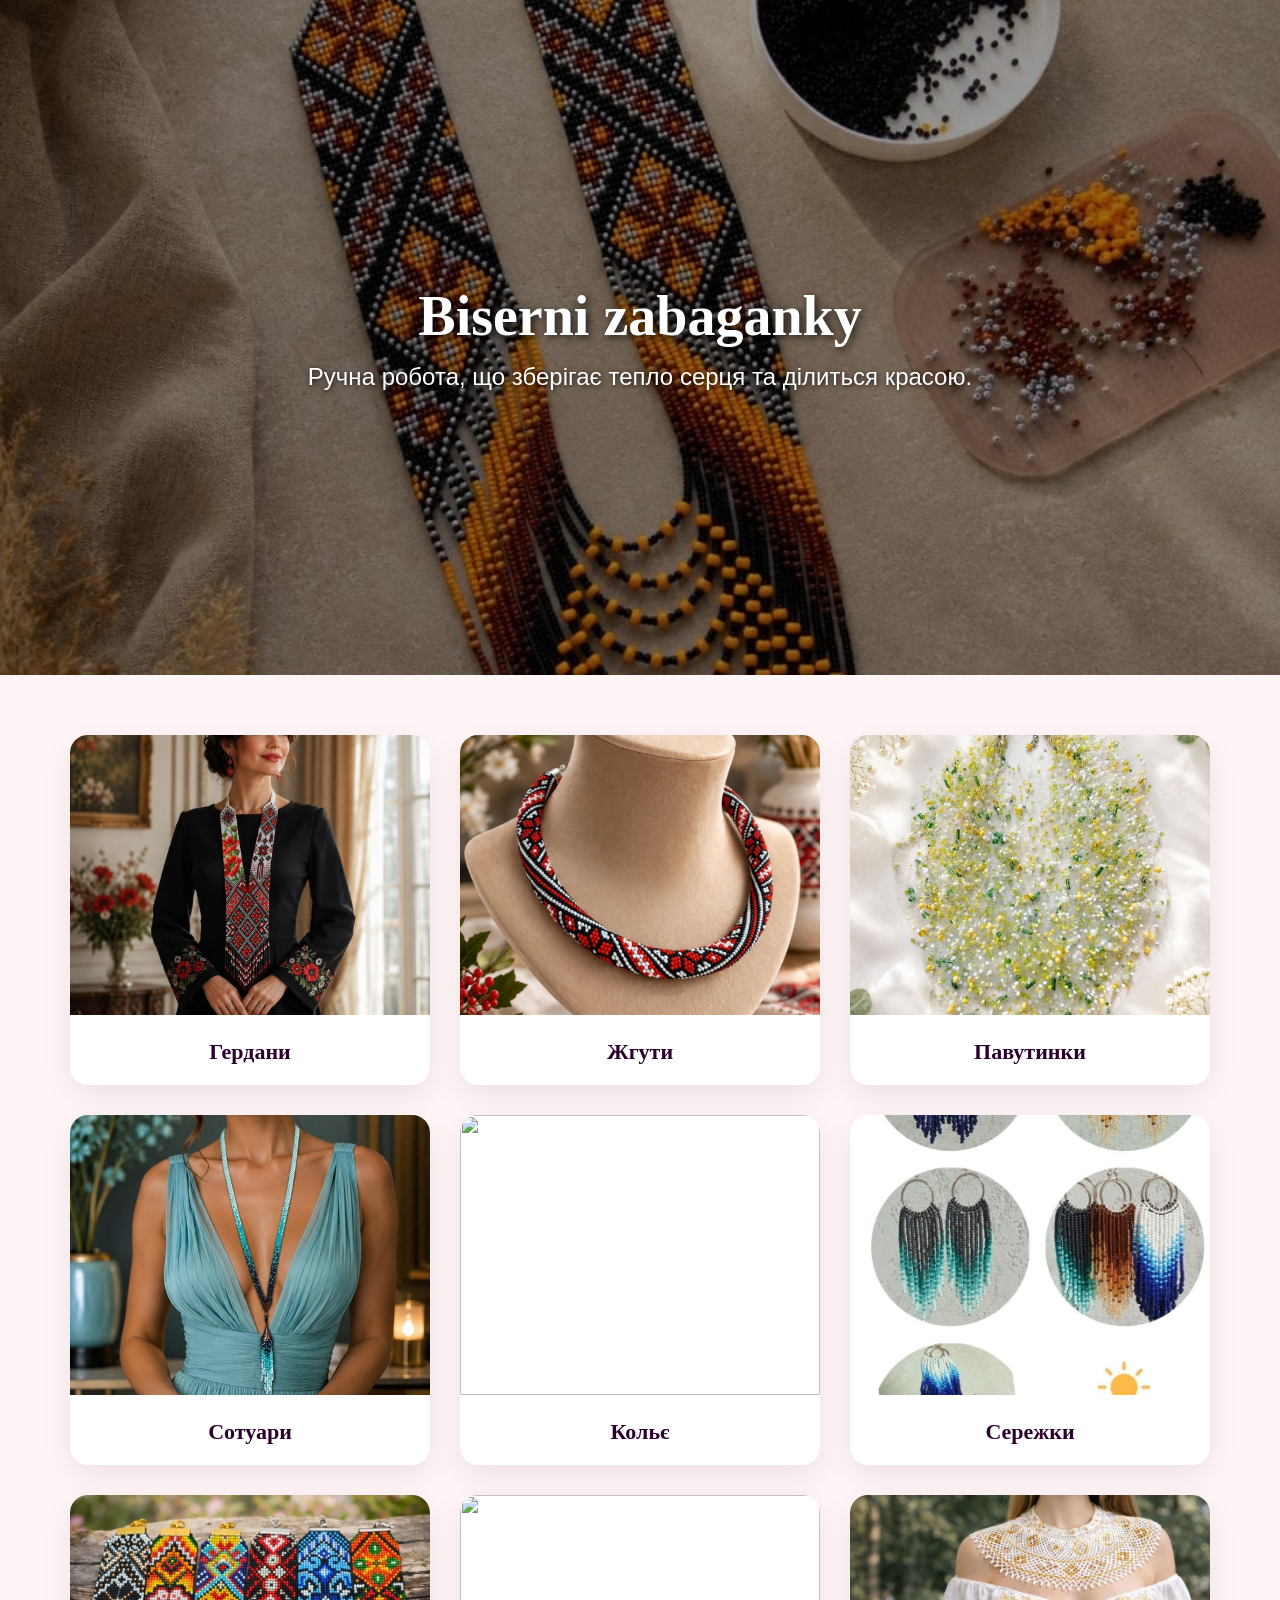
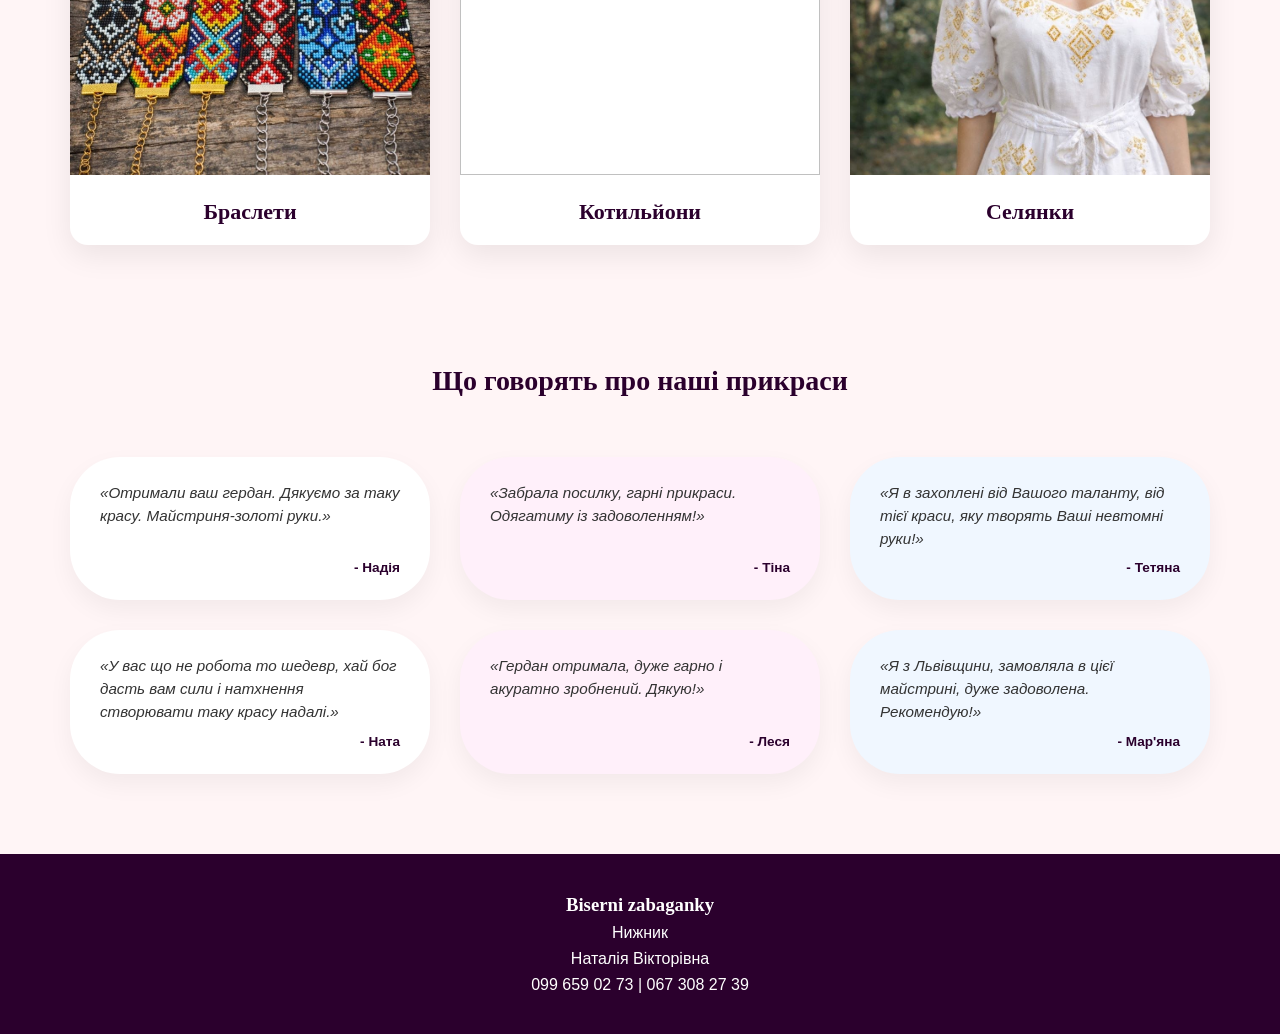
==== commit d0703305: "Update review text for improved clarity" ====
--- a/index.html
+++ b/index.html
@@ -88,7 +88,7 @@
         </div>
 
         <div class="review-bubble bubble-3">
-            <p class="review-text">«Я в захоплені від Вашого таланту, від тієї, яку творять Ваші невтомні руки!»</p>
+            <p class="review-text">«Я в захоплені від Вашого таланту, від тієї краси, яку творять Ваші невтомні руки!»</p>
             <span class="review-author">- Тетяна</span>
         </div>
         
--- a/style.css
+++ b/style.css
@@ -271,7 +271,7 @@
 /* СТИЛІ ДЛЯ СЕКЦІЇ ВІДГУКІВ */
 .reviews-section {
     max-width: 1200px;
-    margin: 40px auto 20px auto;
+    margin: 60px auto 40px auto;
     padding: 0 30px;
     text-align: center;
 }
@@ -282,18 +282,19 @@
     margin-bottom: 40px;
 }
 
-/* Контейнер, де плавають відгуки */
+/* Контейнер відгуків: робимо сіткою по 3 в ряд для ПК */
 .reviews-container {
-    display: flex;
-    flex-wrap: wrap;
-    justify-content: center;
+    display: grid;
+    grid-template-columns: repeat(3, 1fr); /* 3 колонки на ПК */
     gap: 30px;
     padding: 20px 0;
 }
 
 /* ЗАГАЛЬНІ СТИЛІ ДЛЯ ХМАРИНОК (ОВАЛІВ) */
 .review-bubble {
-    max-width: 340px;
+    width: 100%; /* Тепер овал адаптується під ширину колонки */
+    max-width: 380px;
+    margin: 0 auto;
     padding: 25px 30px;
     border-radius: 50px; /* Створює овальну форму хмаринки */
     box-shadow: 0 10px 25px rgba(0, 0, 0, 0.05);
@@ -320,25 +321,23 @@
     align-self: flex-end;
 }
 
-/* РІЗНІ КОЛЬОРИ ДЛЯ КОЖНОЇ ХМАРИНКИ (щоб виділялися на рожевому фоні) */
-.bubble-1 {
+/* КОЛЬОРИ ДЛЯ ВСІХ 6 ХМАРИНОК (чергуються для гарного вигляду) */
+.bubble-1, .bubble-4 {
     background-color: #ffffff; /* Чистий білий */
 }
 
-.bubble-2 {
+.bubble-2, .bubble-5 {
     background-color: #fff0fa; /* Ніжно-бузковий */
 }
 
-.bubble-3 {
+.bubble-3, .bubble-6 {
     background-color: #f0f7ff; /* М'ятно-блакитний */
 }
 
 /* ─── МАГІЯ ПЛАВАННЯ (АНІМАЦІЯ) ─── */
-
-/* Налаштовуємо траєкторію плавання для кожної хмаринки окремо, щоб вони рухалися несинхронно */
 @keyframes floatX {
     0% { transform: translateY(0px) rotate(0deg); }
-    50% { transform: translateY(-10px) rotate(1deg); } /* Амплітуда всього 10 пікселів */
+    50% { transform: translateY(-10px) rotate(1deg); }
     100% { transform: translateY(0px) rotate(0deg); }
 }
 
@@ -348,28 +347,49 @@
     100% { transform: translateY(0px) rotate(0deg); }
 }
 
-/* Запускаємо анімації з різною тривалістю для природного ефекту */
+/* Запускаємо анімації з різним часом, щоб усі 6 хмаринок рухалися хаотично */
 .bubble-1 { animation: floatX 5s ease-in-out infinite; }
 .bubble-2 { animation: floatY 6s ease-in-out infinite; }
 .bubble-3 { animation: floatX 5.5s ease-in-out infinite; }
-
-/* ─── ЗУПИНКА РУХУ ПРИ НАВЕДЕННІ ТА ДОТИКУ ─── */
+.bubble-4 { animation: floatY 5.2s ease-in-out infinite; }
+.bubble-5 { animation: floatX 6.4s ease-in-out infinite; }
+.bubble-6 { animation: floatY 5.8s ease-in-out infinite; }
+
+/* ЗУПИНКА РУХУ ПРИ НАВЕДЕННІ ТА ДОТИКУ */
 .review-bubble:hover,
 .review-bubble:active {
-    animation-play-state: paused; /* Повністю зупиняє анімацію руху */
-    transform: scale(1.03) translateY(-5px); /* Трохи збільшує овал, роблячи акцент на читанні */
-    box-shadow: 0 15px 30px rgba(0, 0, 0, 0.1); /* Тінь стає глибшою */
-}
-
-/* АДАПТИВНІСТЬ ДЛЯ МОБІЛЬНИХ */
+    animation-play-state: paused;
+    transform: scale(1.03) translateY(-5px);
+    box-shadow: 0 15px 30px rgba(0, 0, 0, 0.1);
+}
+
+/* 📱 АДАПТИВНІСТЬ ДЛЯ МОБІЛЬНИХ (2 В РЯД І ЗМЕНШЕНІ ОВАЛИ) */
 @media screen and (max-width: 767px) {
     .reviews-title {
         font-size: 22px;
         margin-bottom: 20px;
     }
+
+    /* Перелаштовуємо контейнер на 2 колонки для смартфонів */
+    .reviews-container {
+        grid-template-columns: repeat(2, 1fr); 
+        gap: 12px; /* Менші відступи, щоб економити простір */
+        padding: 10px 0;
+    }
+
+    /* Зменшуємо розміри хмаринок, щоб вони красиво ставали по дві */
     .review-bubble {
-        max-width: 90%; /* На смартфонах овали стають ширшими для зручності читання */
-        border-radius: 35px;
-        padding: 20px;
-    }
-}
+        padding: 15px 18px; /* Менші внутрішні відступи */
+        border-radius: 30px; /* Трохи гостріші кути, щоб овал тримав форму на маленькій ширині */
+    }
+
+    .review-text {
+        font-size: 0.8rem; /* Зменшуємо шрифт тексту відгуку */
+        line-height: 1.4;
+        margin-bottom: 5px;
+    }
+
+    .review-author {
+        font-size: 0.75rem; /* Зменшуємо шрифт автора */
+    }
+}
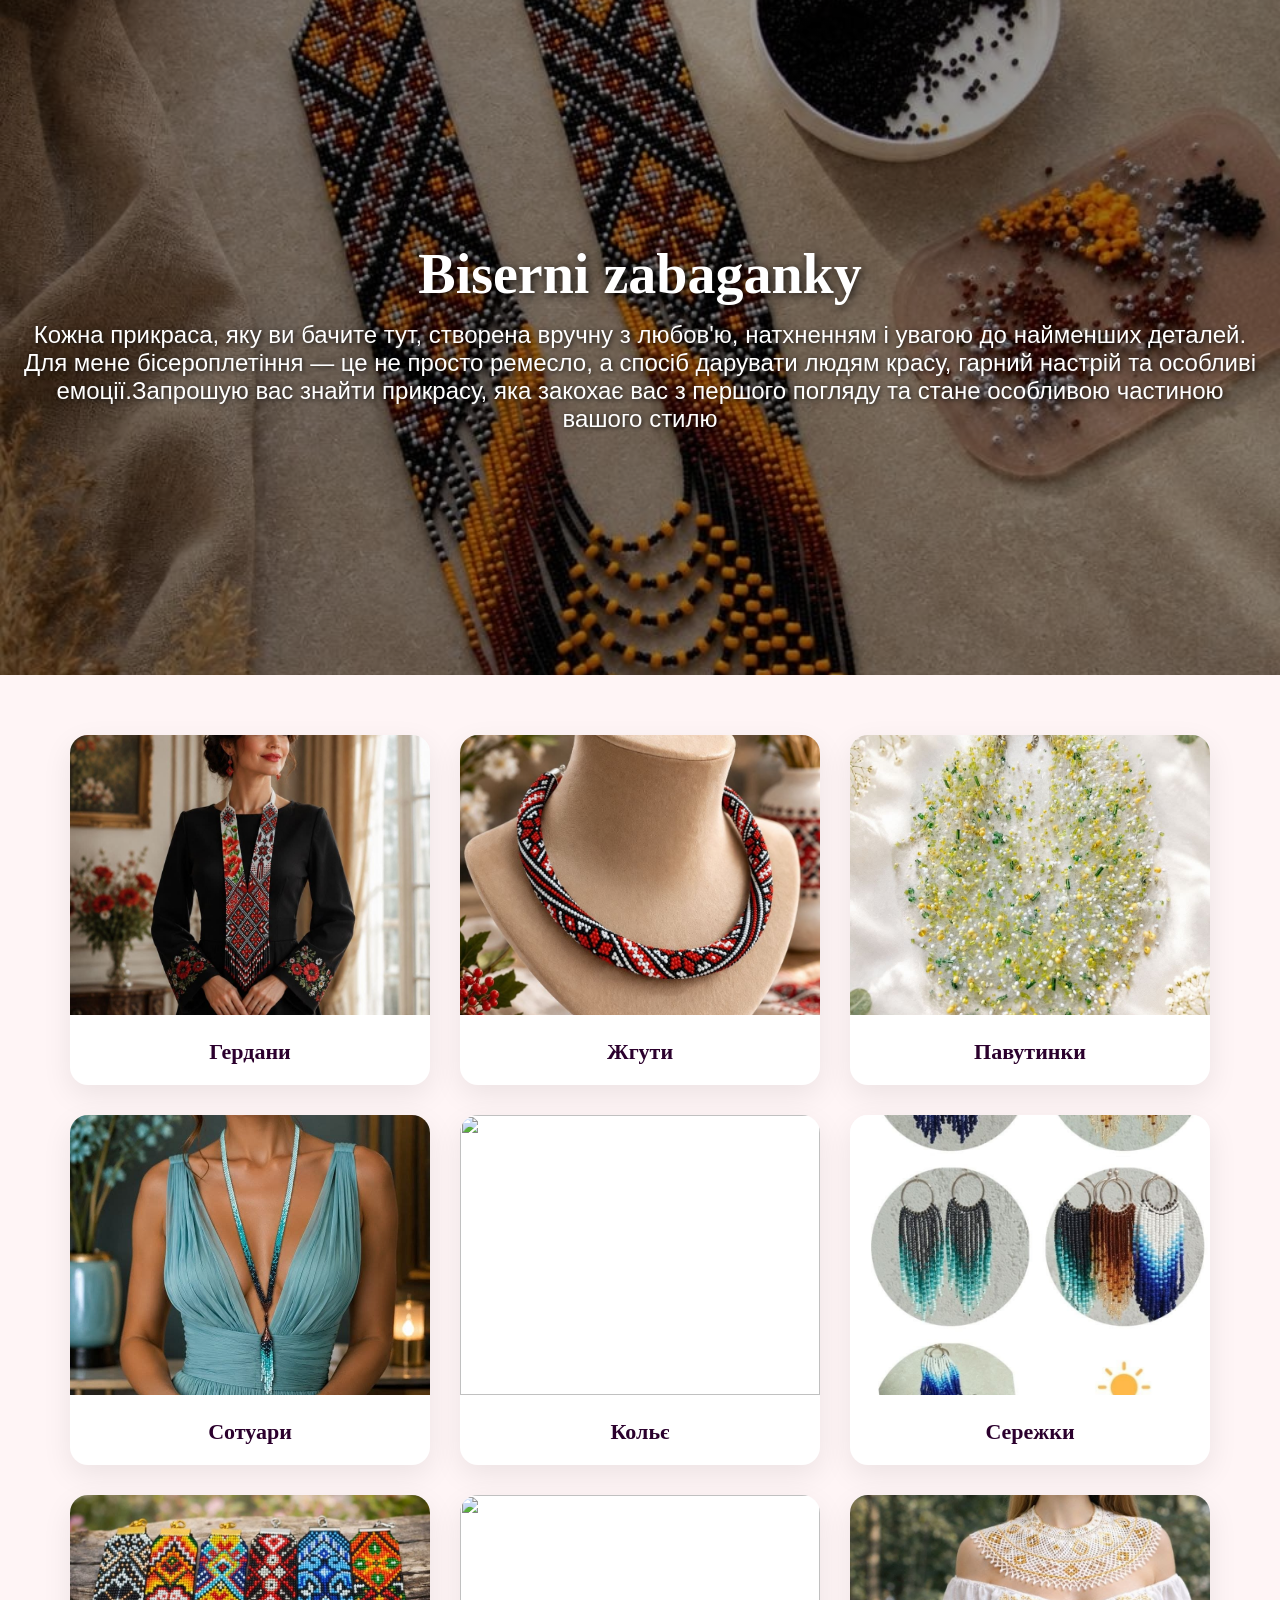
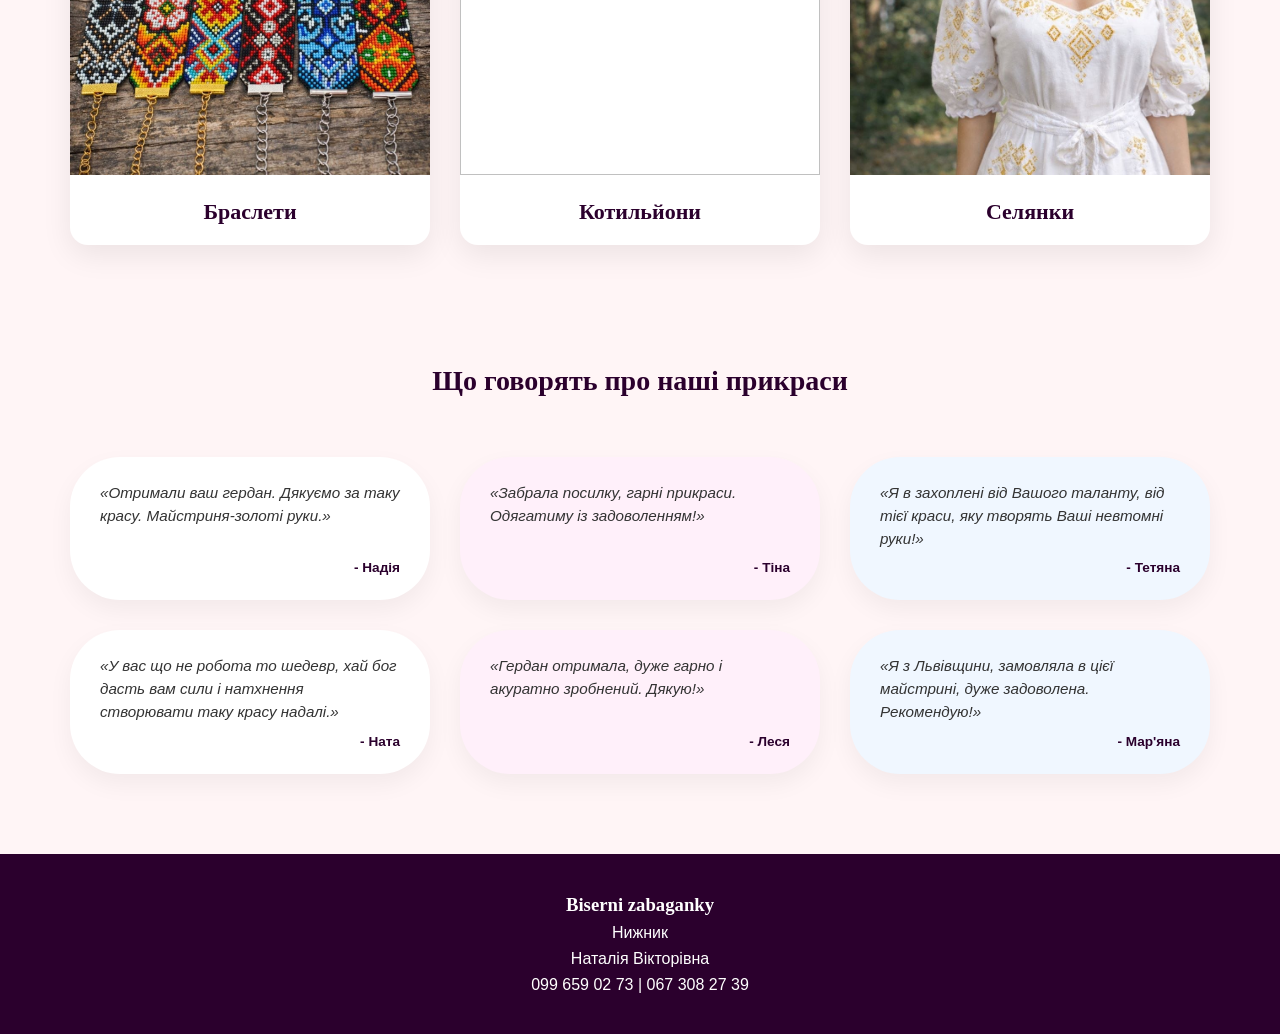
==== commit ca290609: "Revise hero section description for clarity Updated the description in the hero section to provide m" ====
--- a/index.html
+++ b/index.html
@@ -20,7 +20,7 @@
 <div class="hero">
     <div class="heroText">
         <h1>Biserni zabaganky</h1>
-        <p>Ручна робота, що зберігає тепло серця та ділиться красою.</p>
+        <p>Кожна прикраса, яку ви бачите тут, створена вручну з любов'ю, натхненням і увагою до найменших деталей. Для мене бісероплетіння — це не просто ремесло, а спосіб дарувати людям красу, гарний настрій та особливі емоції.Запрошую вас знайти прикрасу, яка закохає вас з першого погляду та стане особливою частиною вашого стилю</p>
     </div>
 </div>
 
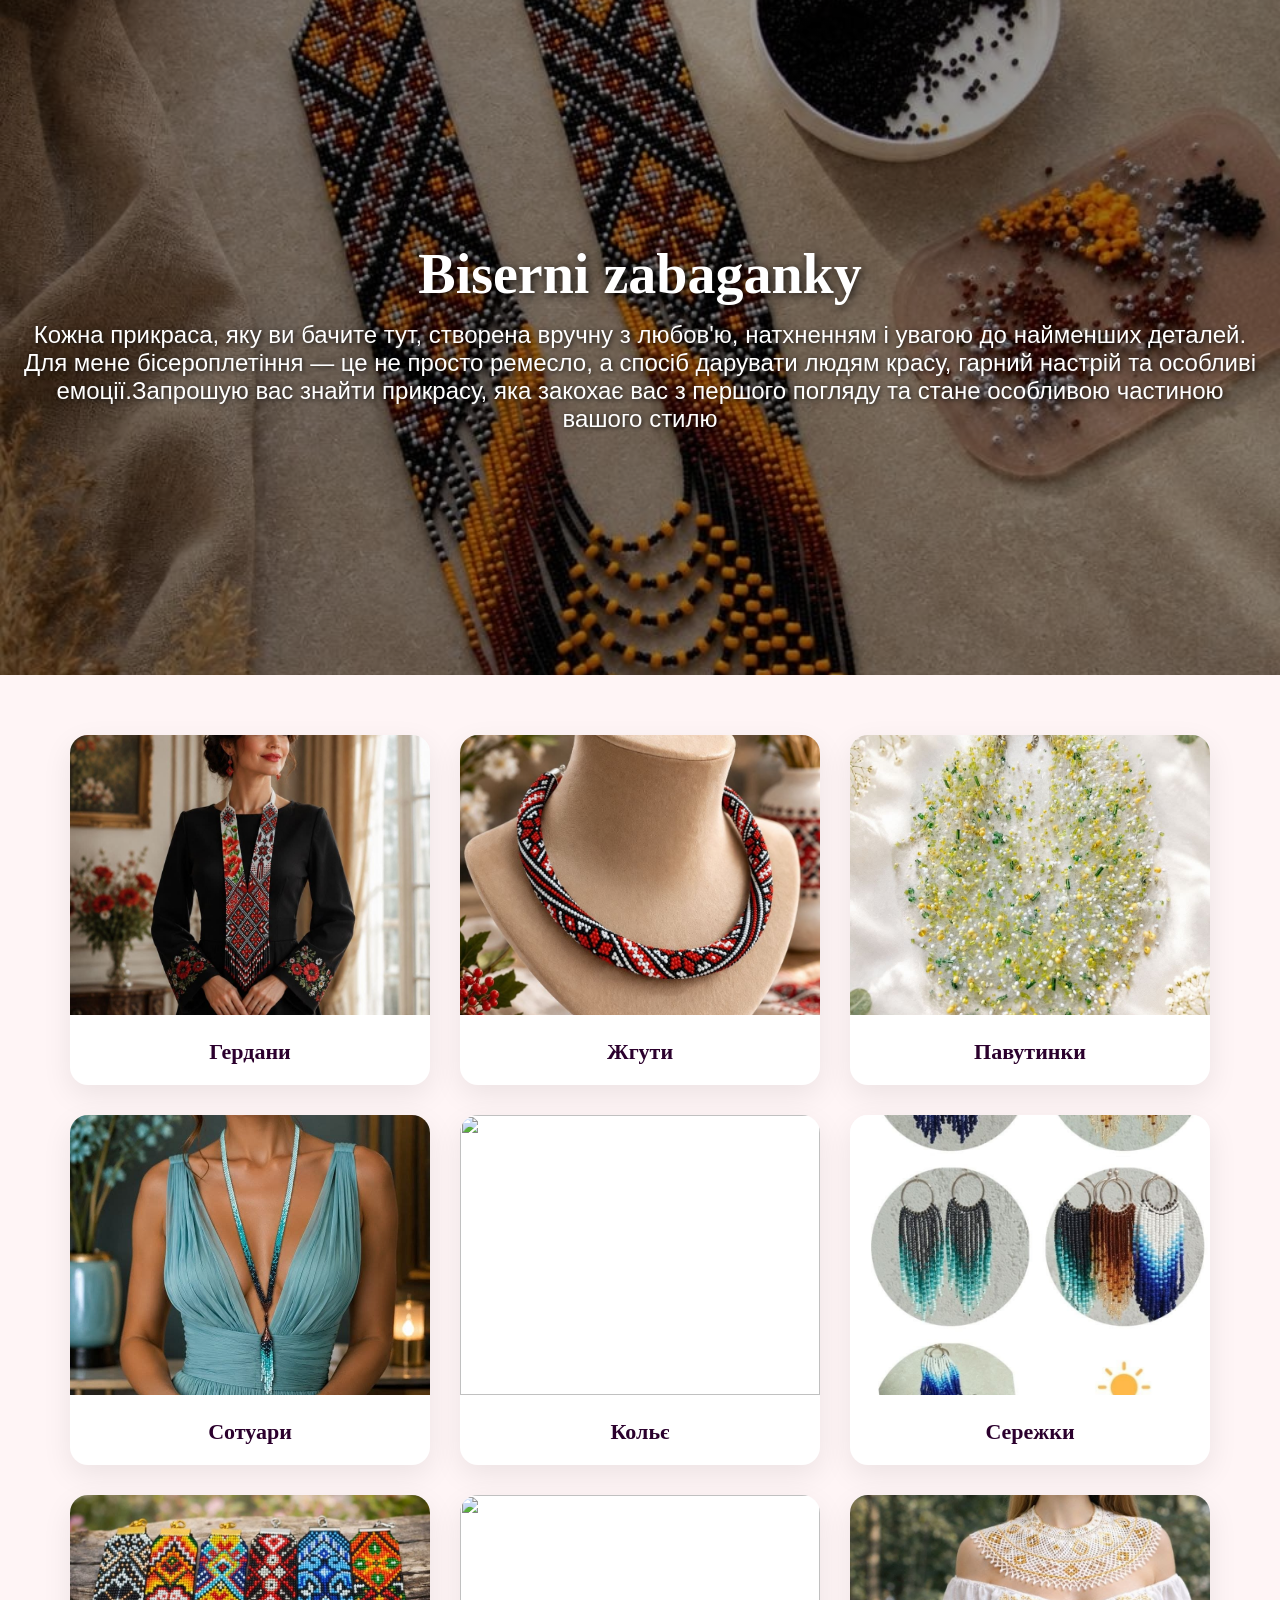
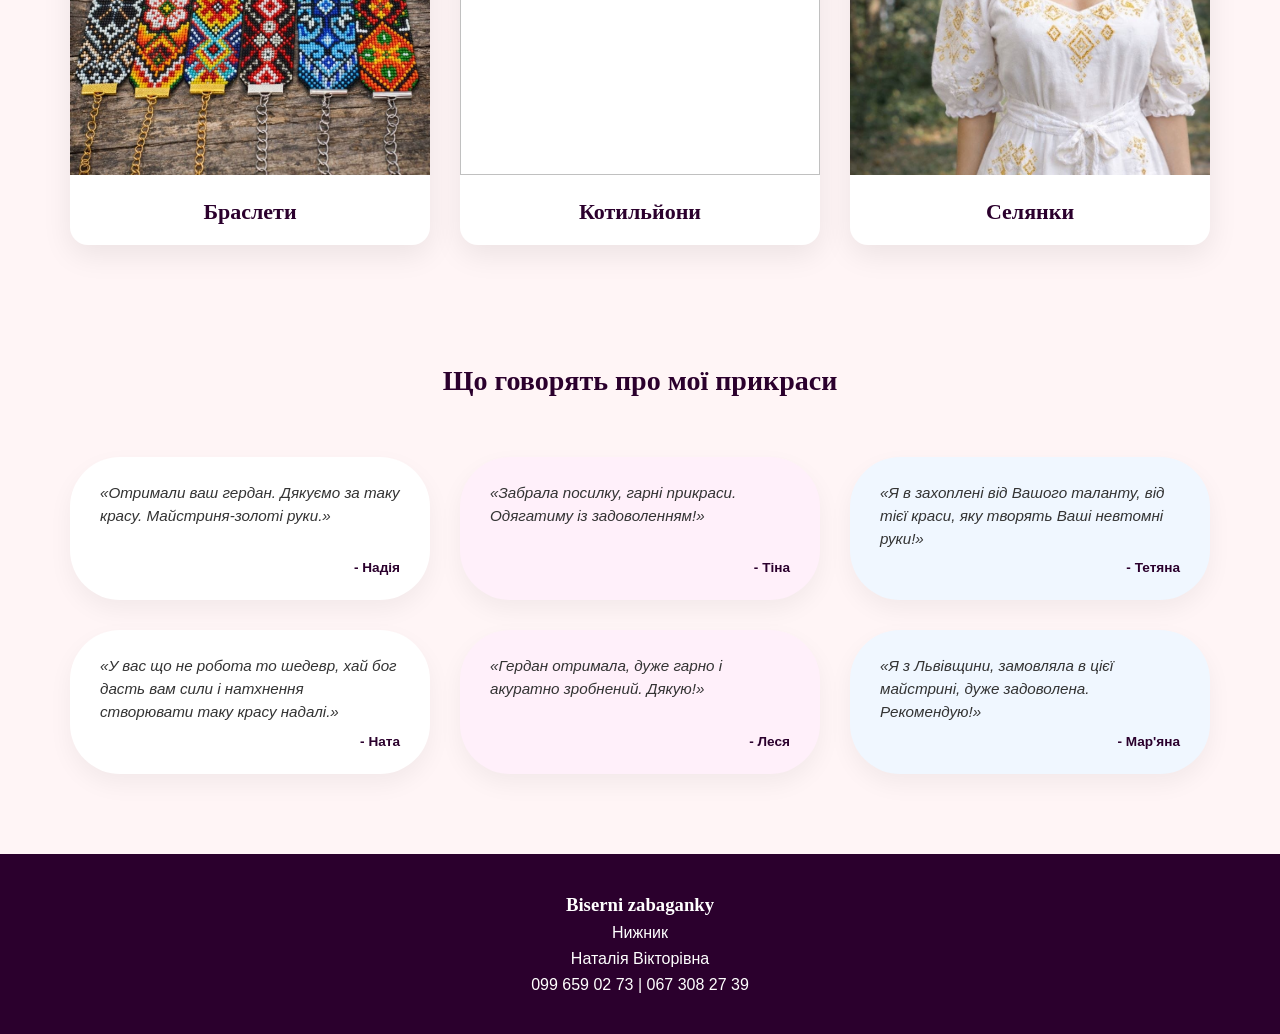
==== commit 404fa289: "Fix image filenames and update reviews title Updated image file names and modified review section ti" ====
--- a/index.html
+++ b/index.html
@@ -28,53 +28,53 @@
 <div class="grid">
 
     <a class="card" href="gallery.html?cat=gerdany">
-        <img src="gerdany/1.jpg">
+        <img src="gerdany/01.jpg">
         <h2>Гердани</h2>
     </a>
 
     <a class="card" href="gallery.html?cat=zhguty">
-        <img src="zhguty/1.jpg">
+        <img src="zhguty/01.jpg">
         <h2>Жгути</h2>
     </a>
 
     <a class="card" href="gallery.html?cat=pavutynky">
-        <img src="pavutynky/1.jpg">
+        <img src="pavutynky/01.jpg">
         <h2>Павутинки</h2>
     </a>
 
     <a class="card" href="gallery.html?cat=sotuary">
-        <img src="sotuary/1.jpg">
+        <img src="sotuary/01.jpg">
         <h2>Сотуари</h2>
     </a>
 
     <a class="card" href="gallery.html?cat=kolye">
-        <img src="kolye/1.jpg">
+        <img src="kolye/01.jpg">
         <h2>Кольє</h2>
     </a>
 
     <a class="card" href="gallery.html?cat=serezhky">
-        <img src="serezhky/1.jpg">
+        <img src="serezhky/01.jpg">
         <h2>Сережки</h2>
     </a>
 
     <a class="card" href="gallery.html?cat=braslety">
-        <img src="braslety/1.jpg">
+        <img src="braslety/01.jpg">
         <h2>Браслети</h2>
     </a>
 
     <a class="card" href="gallery.html?cat=kotelyony">
-        <img src="kotelyony/1.jpg">
+        <img src="kotelyony/01.jpg">
         <h2>Котильйони</h2>
     </a>
 
     <a class="card" href="gallery.html?cat=selyanky">
-        <img src="selyanky/1.jpg">
+        <img src="selyanky/01.jpg">
         <h2>Селянки</h2>
     </a>
 
 </div>
 <div class="reviews-section">
-    <h2 class="reviews-title">Що говорять про наші прикраси</h2>
+    <h2 class="reviews-title">Що говорять про мої прикраси</h2>
     
     <div class="reviews-container">
         <div class="review-bubble bubble-1">
